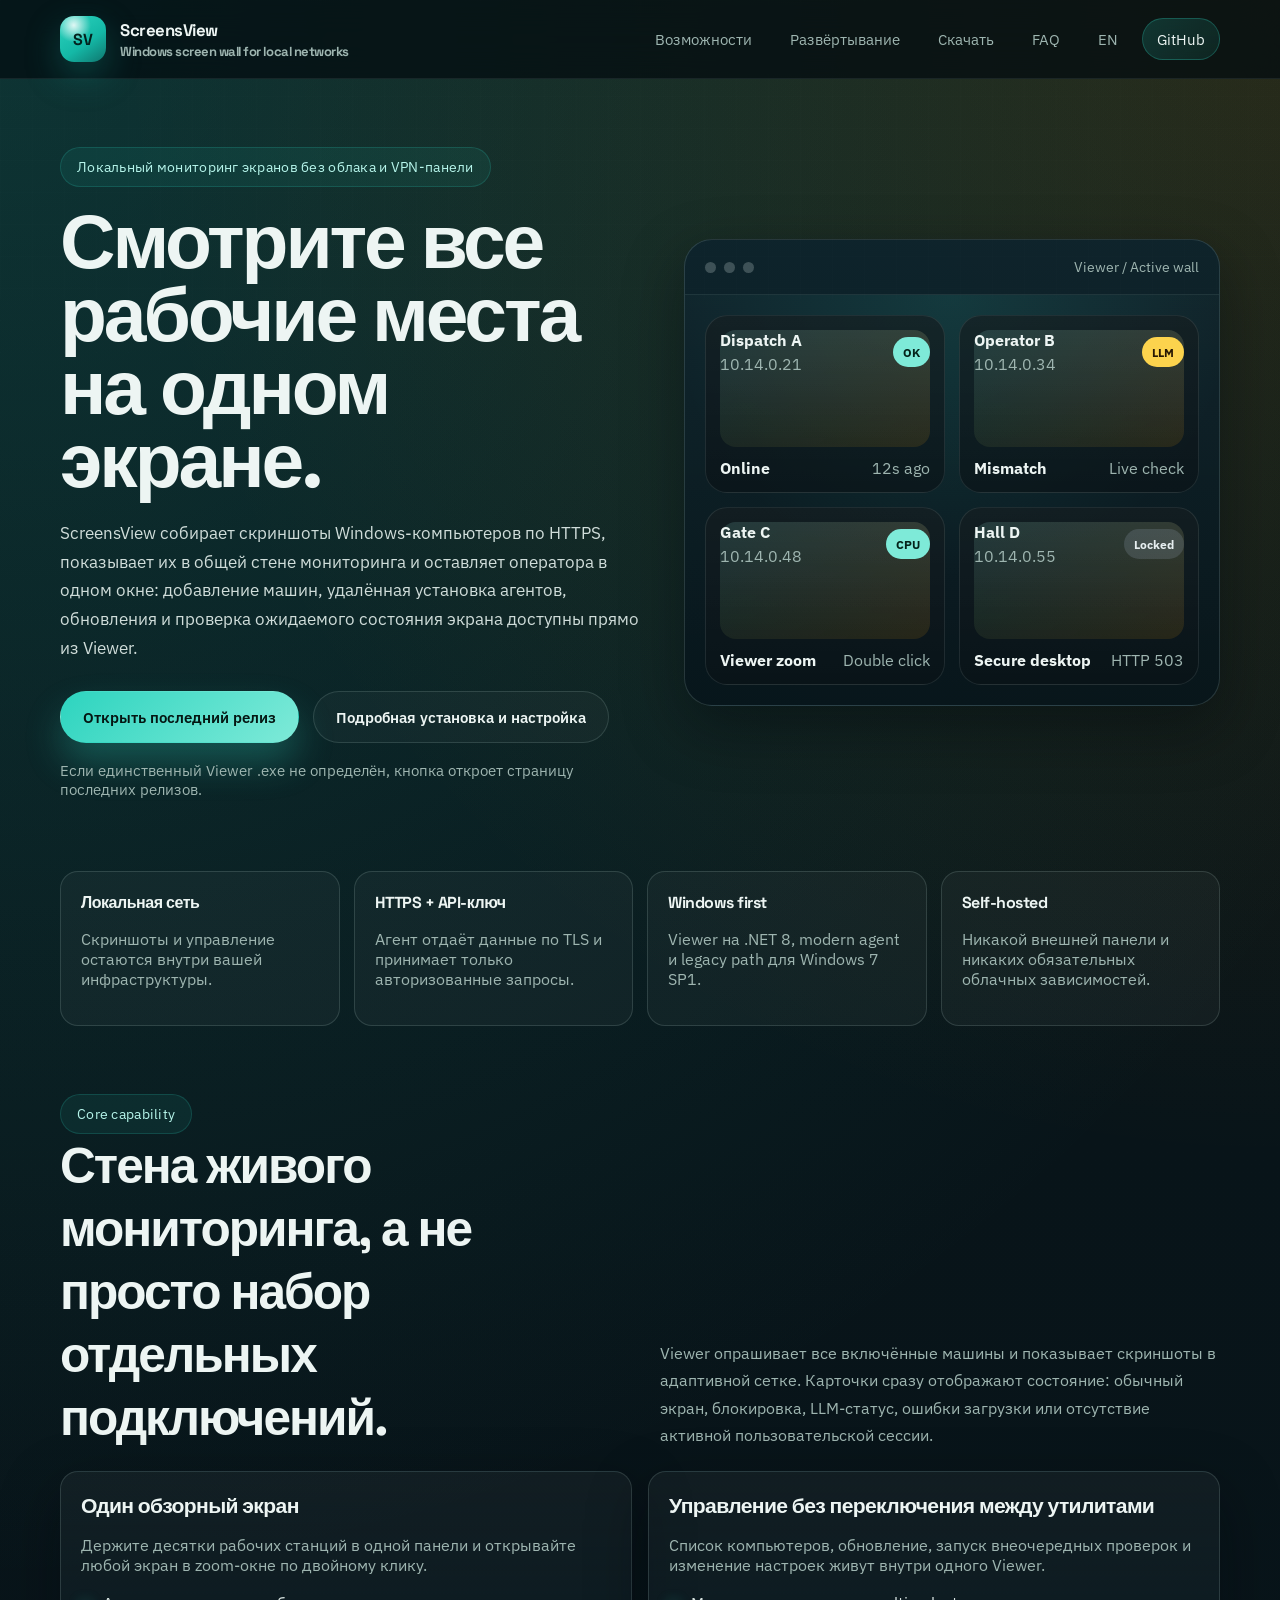
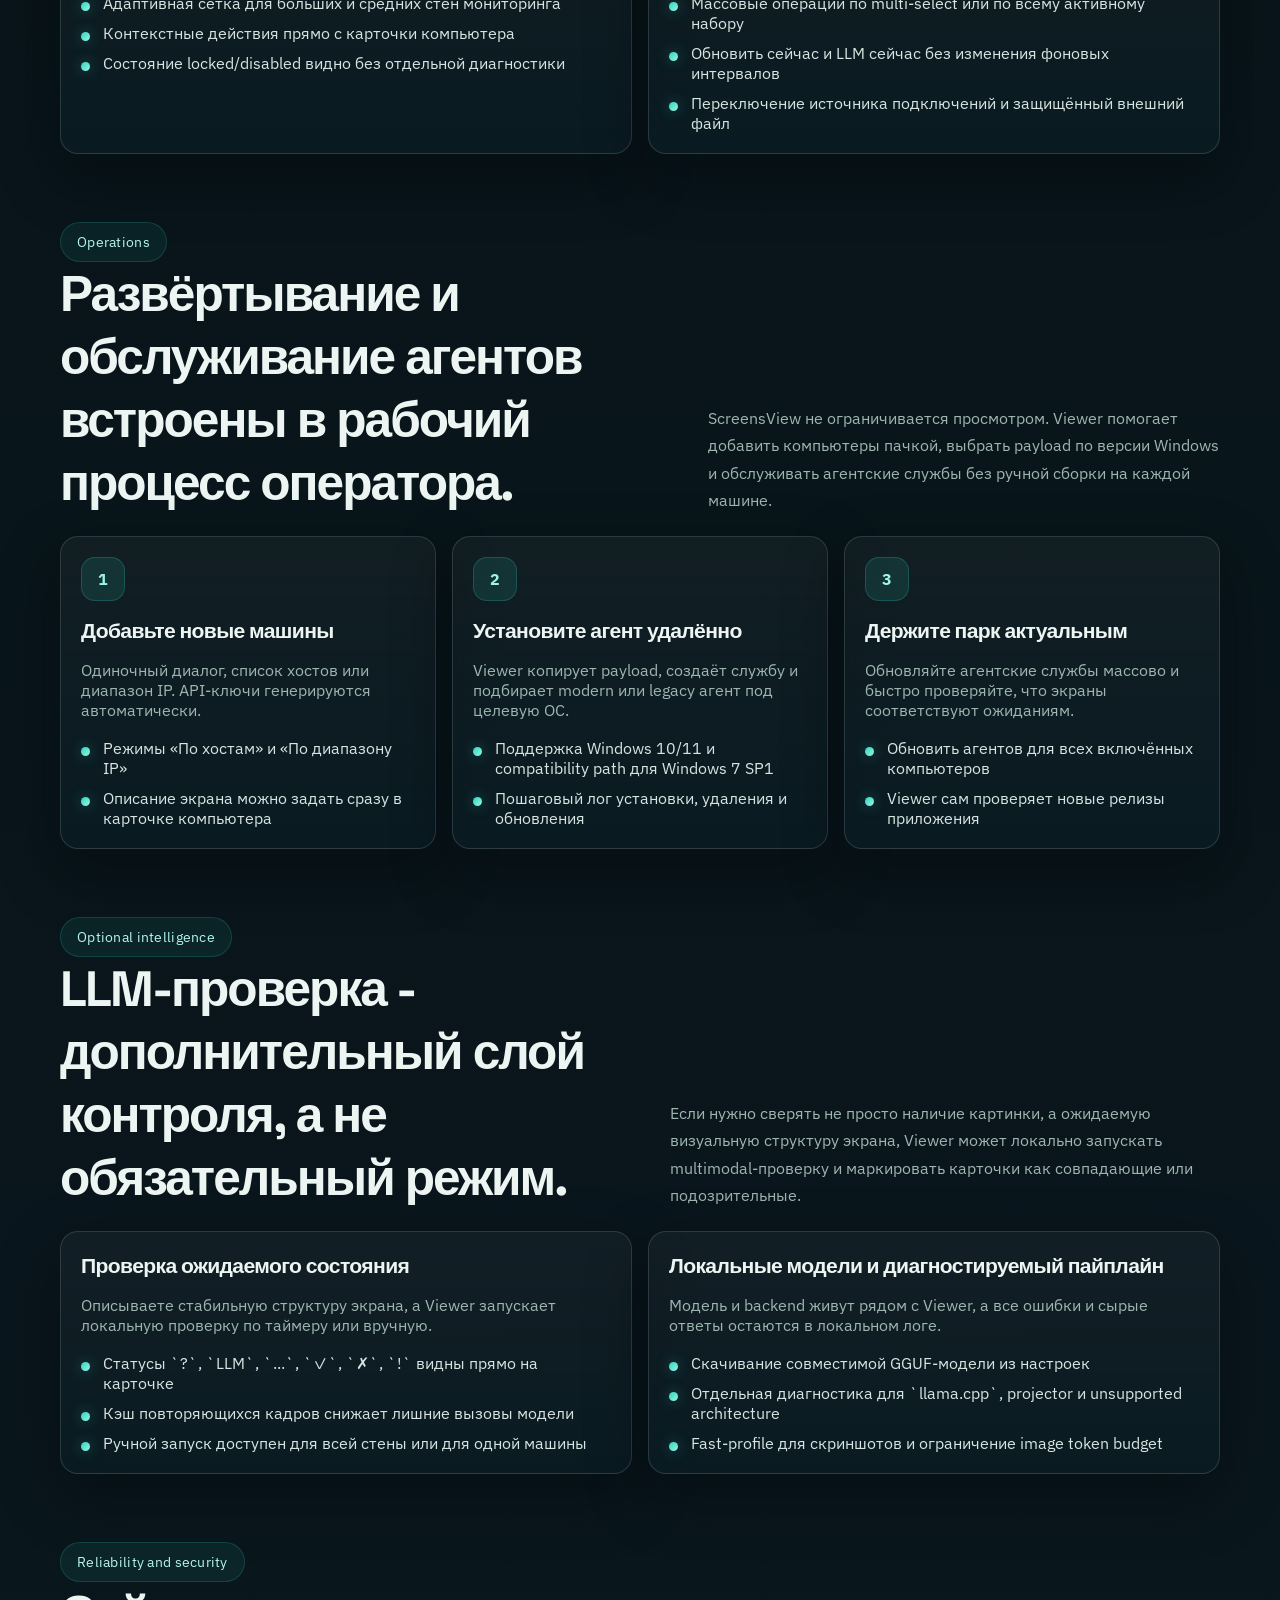
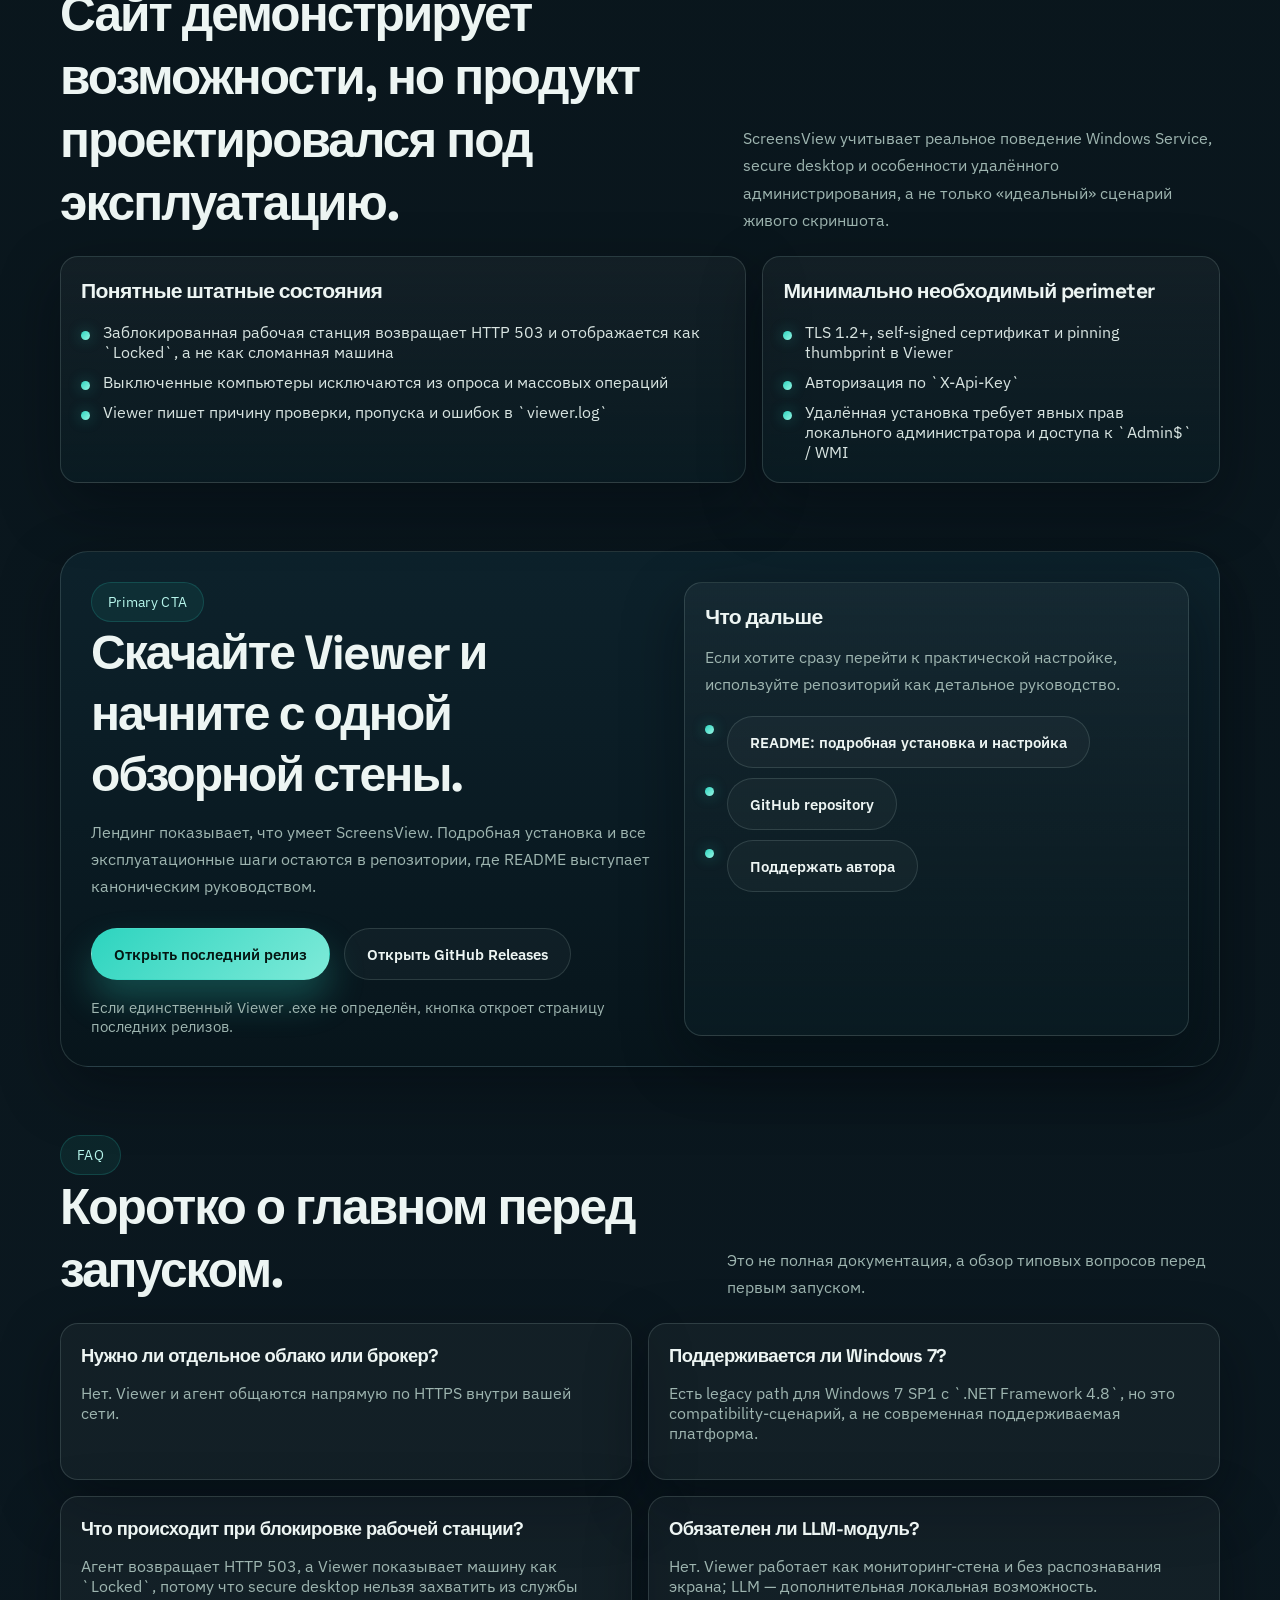
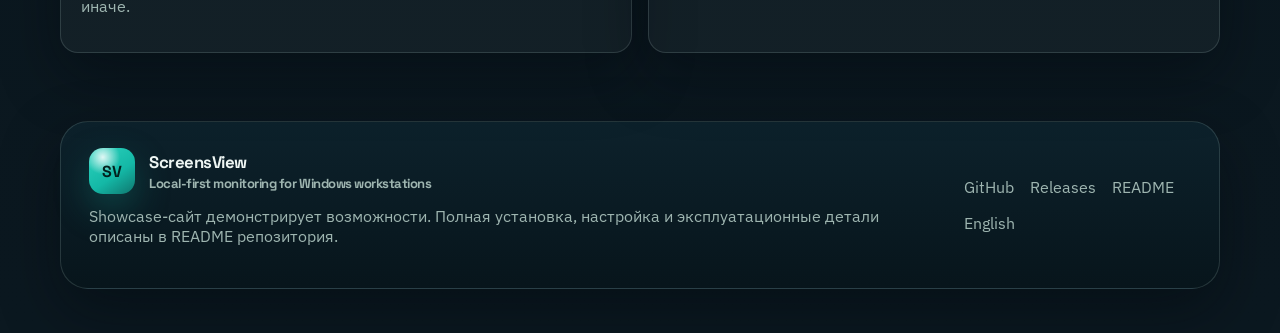
==== website/index.html @ a1db934d "feat: add bilingual GitHub Pages showcase - add Russian and English one-page showcase sites under we" ====
<!DOCTYPE html>
<html lang="ru"
      data-release-fallback="https://github.com/titanrain/ScreensView/releases"
      data-download-primary-label="Скачать Viewer"
      data-download-fallback-label="Открыть последний релиз"
      data-download-direct-status="Прямой исполняемый файл найден в текущем release ScreensView."
      data-download-fallback-status="Если единственный Viewer .exe не определён, кнопка откроет страницу последних релизов.">
<head>
  <meta charset="utf-8">
  <meta name="viewport" content="width=device-width, initial-scale=1">
  <title>ScreensView - мониторинг экранов Windows-компьютеров в локальной сети</title>
  <meta name="description" content="ScreensView показывает рабочие экраны Windows-компьютеров в одной сетке, помогает разворачивать агентов удалённо и проверять ожидаемое состояние экрана.">
  <link rel="preconnect" href="https://fonts.googleapis.com">
  <link rel="preconnect" href="https://fonts.gstatic.com" crossorigin>
  <link href="https://fonts.googleapis.com/css2?family=IBM+Plex+Sans:wght@400;500;600;700&family=Space+Grotesk:wght@500;700&display=swap" rel="stylesheet">
  <link rel="stylesheet" href="assets/site.css">
</head>
<body>
  <header class="topbar">
    <div class="topbar-inner">
      <a class="brand" href="#top" aria-label="ScreensView">
        <span class="brand-mark">SV</span>
        <span class="brand-copy">
          <strong>ScreensView</strong>
          <span>Windows screen wall for local networks</span>
        </span>
      </a>
      <button class="nav-toggle" type="button" data-menu-toggle aria-expanded="false" aria-controls="site-nav">
        <span class="sr-only">Открыть меню</span>
        <svg viewBox="0 0 24 24" fill="none" stroke="currentColor" stroke-width="1.7" stroke-linecap="round">
          <path d="M4 7h16"></path><path d="M4 12h16"></path><path d="M4 17h16"></path>
        </svg>
      </button>
      <nav class="site-nav" id="site-nav" data-site-nav data-open="false" aria-label="Основная навигация">
        <a href="#capabilities">Возможности</a>
        <a href="#operations">Развёртывание</a>
        <a href="#download">Скачать</a>
        <a href="#faq">FAQ</a>
        <a href="en/" lang="en" hreflang="en">EN</a>
        <a class="nav-cta" href="https://github.com/titanrain/ScreensView">GitHub</a>
      </nav>
    </div>
  </header>

  <main id="top">
    <section class="hero">
      <div>
        <span class="eyebrow">Локальный мониторинг экранов без облака и VPN-панели</span>
        <h1>Смотрите все рабочие места на одном экране.</h1>
        <p class="hero-lede">
          ScreensView собирает скриншоты Windows-компьютеров по HTTPS, показывает их в общей стене мониторинга
          и оставляет оператора в одном окне: добавление машин, удалённая установка агентов, обновления и проверка
          ожидаемого состояния экрана доступны прямо из Viewer.
        </p>
        <div class="hero-actions">
          <a class="button button-primary" data-download-link data-dynamic-label="true" href="https://github.com/titanrain/ScreensView/releases">Скачать Viewer</a>
          <a class="button button-secondary" href="https://github.com/titanrain/ScreensView/blob/master/README.md">Подробная установка и настройка</a>
        </div>
        <div class="status-line">
          <span data-download-status>Если прямой asset не определён, кнопка откроет страницу последних релизов.</span>
          <strong data-download-version hidden></strong>
        </div>
      </div>
      <article class="hero-card" aria-label="Превью стены мониторинга">
        <div class="hero-card-top">
          <div class="dots" aria-hidden="true"><span></span><span></span><span></span></div>
          <span class="mock-meta">Viewer / Active wall</span>
        </div>
        <div class="wall-grid">
          <article class="screen-card">
            <header><div class="screen-title"><strong>Dispatch A</strong><span>10.14.0.21</span></div><span class="screen-badge ok">OK</span></header>
            <footer><strong>Online</strong><span>12s ago</span></footer>
          </article>
          <article class="screen-card">
            <header><div class="screen-title"><strong>Operator B</strong><span>10.14.0.34</span></div><span class="screen-badge warn">LLM</span></header>
            <footer><strong>Mismatch</strong><span>Live check</span></footer>
          </article>
          <article class="screen-card">
            <header><div class="screen-title"><strong>Gate C</strong><span>10.14.0.48</span></div><span class="screen-badge ok">CPU</span></header>
            <footer><strong>Viewer zoom</strong><span>Double click</span></footer>
          </article>
          <article class="screen-card">
            <header><div class="screen-title"><strong>Hall D</strong><span>10.14.0.55</span></div><span class="screen-badge locked">Locked</span></header>
            <footer><strong>Secure desktop</strong><span>HTTP 503</span></footer>
          </article>
        </div>
      </article>
    </section>

    <section class="section">
      <div class="trust-strip">
        <article class="trust-item"><strong>Локальная сеть</strong><p>Скриншоты и управление остаются внутри вашей инфраструктуры.</p></article>
        <article class="trust-item"><strong>HTTPS + API-ключ</strong><p>Агент отдаёт данные по TLS и принимает только авторизованные запросы.</p></article>
        <article class="trust-item"><strong>Windows first</strong><p>Viewer на .NET 8, modern agent и legacy path для Windows 7 SP1.</p></article>
        <article class="trust-item"><strong>Self-hosted</strong><p>Никакой внешней панели и никаких обязательных облачных зависимостей.</p></article>
      </div>
    </section>

    <section class="section" id="capabilities">
      <div class="section-intro">
        <div><span class="eyebrow">Core capability</span><h2>Стена живого мониторинга, а не просто набор отдельных подключений.</h2></div>
        <p>Viewer опрашивает все включённые машины и показывает скриншоты в адаптивной сетке. Карточки сразу отображают состояние: обычный экран, блокировка, LLM-статус, ошибки загрузки или отсутствие активной пользовательской сессии.</p>
      </div>
      <div class="feature-grid">
        <article class="feature-card">
          <h3>Один обзорный экран</h3>
          <p>Держите десятки рабочих станций в одной панели и открывайте любой экран в zoom-окне по двойному клику.</p>
          <ul>
            <li>Адаптивная сетка для больших и средних стен мониторинга</li>
            <li>Контекстные действия прямо с карточки компьютера</li>
            <li>Состояние locked/disabled видно без отдельной диагностики</li>
          </ul>
        </article>
        <article class="feature-card">
          <h3>Управление без переключения между утилитами</h3>
          <p>Список компьютеров, обновление, запуск внеочередных проверок и изменение настроек живут внутри одного Viewer.</p>
          <ul>
            <li>Массовые операции по multi-select или по всему активному набору</li>
            <li>Обновить сейчас и LLM сейчас без изменения фоновых интервалов</li>
            <li>Переключение источника подключений и защищённый внешний файл</li>
          </ul>
        </article>
      </div>
    </section>

    <section class="section" id="operations">
      <div class="section-intro">
        <div><span class="eyebrow">Operations</span><h2>Развёртывание и обслуживание агентов встроены в рабочий процесс оператора.</h2></div>
        <p>ScreensView не ограничивается просмотром. Viewer помогает добавить компьютеры пачкой, выбрать payload по версии Windows и обслуживать агентские службы без ручной сборки на каждой машине.</p>
      </div>
      <div class="ops-grid">
        <article class="ops-card"><span class="ops-step">1</span><h3>Добавьте новые машины</h3><p>Одиночный диалог, список хостов или диапазон IP. API-ключи генерируются автоматически.</p><ul><li>Режимы «По хостам» и «По диапазону IP»</li><li>Описание экрана можно задать сразу в карточке компьютера</li></ul></article>
        <article class="ops-card"><span class="ops-step">2</span><h3>Установите агент удалённо</h3><p>Viewer копирует payload, создаёт службу и подбирает modern или legacy агент под целевую ОС.</p><ul><li>Поддержка Windows 10/11 и compatibility path для Windows 7 SP1</li><li>Пошаговый лог установки, удаления и обновления</li></ul></article>
        <article class="ops-card"><span class="ops-step">3</span><h3>Держите парк актуальным</h3><p>Обновляйте агентские службы массово и быстро проверяйте, что экраны соответствуют ожиданиям.</p><ul><li>Обновить агентов для всех включённых компьютеров</li><li>Viewer сам проверяет новые релизы приложения</li></ul></article>
      </div>
    </section>

    <section class="section">
      <div class="section-intro">
        <div><span class="eyebrow">Optional intelligence</span><h2>LLM-проверка - дополнительный слой контроля, а не обязательный режим.</h2></div>
        <p>Если нужно сверять не просто наличие картинки, а ожидаемую визуальную структуру экрана, Viewer может локально запускать multimodal-проверку и маркировать карточки как совпадающие или подозрительные.</p>
      </div>
      <div class="feature-grid">
        <article class="feature-card"><h3>Проверка ожидаемого состояния</h3><p>Описываете стабильную структуру экрана, а Viewer запускает локальную проверку по таймеру или вручную.</p><ul><li>Статусы `?`, `LLM`, `...`, `✓`, `✗`, `!` видны прямо на карточке</li><li>Кэш повторяющихся кадров снижает лишние вызовы модели</li><li>Ручной запуск доступен для всей стены или для одной машины</li></ul></article>
        <article class="feature-card"><h3>Локальные модели и диагностируемый пайплайн</h3><p>Модель и backend живут рядом с Viewer, а все ошибки и сырые ответы остаются в локальном логе.</p><ul><li>Скачивание совместимой GGUF-модели из настроек</li><li>Отдельная диагностика для `llama.cpp`, projector и unsupported architecture</li><li>Fast-profile для скриншотов и ограничение image token budget</li></ul></article>
      </div>
    </section>

    <section class="section">
      <div class="section-intro">
        <div><span class="eyebrow">Reliability and security</span><h2>Сайт демонстрирует возможности, но продукт проектировался под эксплуатацию.</h2></div>
        <p>ScreensView учитывает реальное поведение Windows Service, secure desktop и особенности удалённого администрирования, а не только «идеальный» сценарий живого скриншота.</p>
      </div>
      <div class="reliability-grid">
        <article class="reliability-card"><h3>Понятные штатные состояния</h3><ul><li>Заблокированная рабочая станция возвращает HTTP 503 и отображается как `Locked`, а не как сломанная машина</li><li>Выключенные компьютеры исключаются из опроса и массовых операций</li><li>Viewer пишет причину проверки, пропуска и ошибок в `viewer.log`</li></ul></article>
        <article class="reliability-card"><h3>Минимально необходимый perimeter</h3><ul><li>TLS 1.2+, self-signed сертификат и pinning thumbprint в Viewer</li><li>Авторизация по `X-Api-Key`</li><li>Удалённая установка требует явных прав локального администратора и доступа к `Admin$` / WMI</li></ul></article>
      </div>
    </section>

    <section class="section" id="download">
      <div class="cta-panel">
        <div>
          <span class="eyebrow">Primary CTA</span>
          <h2>Скачайте Viewer и начните с одной обзорной стены.</h2>
          <p>Лендинг показывает, что умеет ScreensView. Подробная установка и все эксплуатационные шаги остаются в репозитории, где README выступает каноническим руководством.</p>
          <div class="hero-actions">
            <a class="button button-primary" data-download-link data-dynamic-label="true" href="https://github.com/titanrain/ScreensView/releases">Скачать Viewer</a>
            <a class="button button-secondary" href="https://github.com/titanrain/ScreensView/releases">Открыть GitHub Releases</a>
          </div>
          <div class="status-line"><span data-download-status>Если единственный Viewer .exe не определён, кнопка откроет страницу последних релизов.</span><strong data-download-version hidden></strong></div>
        </div>
        <aside class="feature-card">
          <h3>Что дальше</h3>
          <p>Если хотите сразу перейти к практической настройке, используйте репозиторий как детальное руководство.</p>
          <ul>
            <li><a class="link-button button-secondary" href="https://github.com/titanrain/ScreensView/blob/master/README.md">README: подробная установка и настройка</a></li>
            <li><a class="link-button button-secondary" href="https://github.com/titanrain/ScreensView">GitHub repository</a></li>
            <li><a class="link-button button-secondary" href="https://donatr.ee/titanrain">Поддержать автора</a></li>
          </ul>
        </aside>
      </div>
    </section>

    <section class="section" id="faq">
      <div class="section-intro">
        <div><span class="eyebrow">FAQ</span><h2>Коротко о главном перед запуском.</h2></div>
        <p>Это не полная документация, а обзор типовых вопросов перед первым запуском.</p>
      </div>
      <div class="faq-grid">
        <article class="faq-item"><h3>Нужно ли отдельное облако или брокер?</h3><p>Нет. Viewer и агент общаются напрямую по HTTPS внутри вашей сети.</p></article>
        <article class="faq-item"><h3>Поддерживается ли Windows 7?</h3><p>Есть legacy path для Windows 7 SP1 с `.NET Framework 4.8`, но это compatibility-сценарий, а не современная поддерживаемая платформа.</p></article>
        <article class="faq-item"><h3>Что происходит при блокировке рабочей станции?</h3><p>Агент возвращает HTTP 503, а Viewer показывает машину как `Locked`, потому что secure desktop нельзя захватить из службы иначе.</p></article>
        <article class="faq-item"><h3>Обязателен ли LLM-модуль?</h3><p>Нет. Viewer работает как мониторинг-стена и без распознавания экрана; LLM — дополнительная локальная возможность.</p></article>
      </div>
    </section>
  </main>

  <footer class="footer">
    <div class="footer-panel">
      <div class="footer-inner">
        <div>
          <div class="brand"><span class="brand-mark">SV</span><span class="brand-copy"><strong>ScreensView</strong><span>Local-first monitoring for Windows workstations</span></span></div>
          <p class="footnote" style="margin-top: 12px;">Showcase-сайт демонстрирует возможности. Полная установка, настройка и эксплуатационные детали описаны в README репозитория.</p>
        </div>
        <nav class="footer-links" aria-label="Ссылки в подвале">
          <a href="https://github.com/titanrain/ScreensView">GitHub</a>
          <a href="https://github.com/titanrain/ScreensView/releases">Releases</a>
          <a href="https://github.com/titanrain/ScreensView/blob/master/README.md">README</a>
          <a href="en/" lang="en" hreflang="en">English</a>
        </nav>
      </div>
    </div>
  </footer>

  <script src="assets/site.js"></script>
</body>
</html>
---- website/assets/site.css ----
:root {
  --bg: #081419;
  --surface: rgba(11, 26, 33, 0.78);
  --surface-strong: rgba(13, 35, 45, 0.94);
  --border: rgba(178, 204, 201, 0.18);
  --text: #edf5f3;
  --muted: #9eb5b0;
  --brand: #2dd4bf;
  --brand-strong: #0f766e;
  --accent: #f59e0b;
  --shadow: 0 22px 60px rgba(1, 8, 12, 0.42);
  --radius-lg: 28px;
  --radius-md: 18px;
  --content-width: min(1160px, calc(100vw - 40px));
}

* {
  box-sizing: border-box;
}

html {
  scroll-behavior: smooth;
}

body {
  margin: 0;
  min-width: 320px;
  color: var(--text);
  font-family: "IBM Plex Sans", "Segoe UI", sans-serif;
  background:
    radial-gradient(circle at top left, rgba(45, 212, 191, 0.18), transparent 30%),
    radial-gradient(circle at top right, rgba(245, 158, 11, 0.14), transparent 22%),
    linear-gradient(180deg, #071216 0%, #081419 22%, #0b1820 100%);
}

body::before {
  content: "";
  position: fixed;
  inset: 0;
  pointer-events: none;
  background-image:
    linear-gradient(rgba(255, 255, 255, 0.025) 1px, transparent 1px),
    linear-gradient(90deg, rgba(255, 255, 255, 0.025) 1px, transparent 1px);
  background-size: 32px 32px;
  mask-image: linear-gradient(180deg, rgba(255, 255, 255, 0.4), transparent 88%);
}

a {
  color: inherit;
  text-decoration: none;
}

.topbar {
  position: sticky;
  top: 0;
  z-index: 20;
  backdrop-filter: blur(18px);
  background: rgba(4, 12, 16, 0.72);
  border-bottom: 1px solid rgba(163, 194, 190, 0.1);
}

.topbar-inner,
.hero,
.section,
.footer-panel {
  width: var(--content-width);
  margin: 0 auto;
}

.topbar-inner {
  display: flex;
  align-items: center;
  justify-content: space-between;
  min-height: 78px;
  gap: 24px;
}

.brand {
  display: inline-flex;
  align-items: center;
  gap: 14px;
  font-family: "Space Grotesk", "Segoe UI", sans-serif;
  font-weight: 700;
  letter-spacing: -0.03em;
}

.brand-mark {
  display: grid;
  place-items: center;
  width: 46px;
  height: 46px;
  border-radius: 14px;
  color: #03211d;
  background:
    radial-gradient(circle at 30% 20%, rgba(255, 255, 255, 0.86), transparent 35%),
    linear-gradient(145deg, #2dd4bf 0%, #14b8a6 58%, #0f766e 100%);
  box-shadow: 0 14px 34px rgba(15, 118, 110, 0.45);
}

.brand-copy {
  display: flex;
  flex-direction: column;
  gap: 2px;
}

.brand-copy strong {
  font-size: 1.05rem;
}

.brand-copy span {
  font-size: 0.82rem;
  color: var(--muted);
}

.nav-toggle {
  display: none;
  width: 44px;
  height: 44px;
  border: 1px solid var(--border);
  border-radius: 14px;
  background: rgba(255, 255, 255, 0.02);
  color: var(--text);
}

.site-nav {
  display: flex;
  align-items: center;
  gap: 10px;
}

.site-nav a {
  padding: 10px 14px;
  border-radius: 999px;
  color: var(--muted);
  font-size: 0.95rem;
}

.site-nav a:hover,
.site-nav a:focus-visible,
.footer-links a:hover,
.footer-links a:focus-visible {
  color: var(--text);
  background: rgba(255, 255, 255, 0.05);
}

.nav-cta {
  background: linear-gradient(135deg, rgba(45, 212, 191, 0.18), rgba(45, 212, 191, 0.09));
  border: 1px solid rgba(45, 212, 191, 0.28);
  color: var(--text) !important;
}

.hero {
  display: grid;
  grid-template-columns: 1.04fr 0.96fr;
  gap: 44px;
  padding: 68px 0 38px;
  align-items: center;
}

.eyebrow {
  display: inline-flex;
  align-items: center;
  gap: 10px;
  padding: 10px 16px;
  border-radius: 999px;
  background: rgba(45, 212, 191, 0.08);
  border: 1px solid rgba(45, 212, 191, 0.18);
  color: #b6f5eb;
  font-size: 0.88rem;
  letter-spacing: 0.02em;
}

.hero h1,
.section h2,
.faq-item h3,
.cta-panel h2 {
  margin: 0;
  font-family: "Space Grotesk", "Segoe UI", sans-serif;
  letter-spacing: -0.04em;
}

.hero h1 {
  margin-top: 18px;
  font-size: clamp(2.7rem, 6vw, 4.8rem);
  line-height: 0.95;
}

.hero-lede {
  margin: 22px 0 0;
  max-width: 620px;
  color: #d0ddda;
  font-size: 1.06rem;
  line-height: 1.7;
}

.hero-actions,
.status-line,
.trust-strip,
.feature-grid,
.ops-grid,
.reliability-grid,
.faq-grid,
.footer-inner {
  display: grid;
}

.hero-actions {
  grid-auto-flow: column;
  justify-content: start;
  gap: 14px;
  margin-top: 28px;
}

.button,
.link-button {
  display: inline-flex;
  align-items: center;
  justify-content: center;
  gap: 10px;
  min-height: 52px;
  padding: 0 22px;
  border-radius: 999px;
  border: 1px solid transparent;
  font-weight: 600;
  font-size: 0.96rem;
  transition: transform 160ms ease, border-color 160ms ease, background 160ms ease;
}

.button:hover,
.link-button:hover,
.button:focus-visible,
.link-button:focus-visible {
  transform: translateY(-1px);
}

.button-primary {
  color: #041612;
  background: linear-gradient(135deg, #2dd4bf, #7eead8);
  box-shadow: 0 20px 36px rgba(45, 212, 191, 0.28);
}

.button-secondary {
  border-color: rgba(168, 194, 190, 0.18);
  background: rgba(255, 255, 255, 0.03);
  color: var(--text);
}

.status-line {
  grid-auto-flow: column;
  justify-content: start;
  gap: 18px;
  align-items: center;
  margin-top: 18px;
  color: var(--muted);
  font-size: 0.93rem;
}

.status-line strong {
  color: var(--text);
}

.hero-card,
.feature-card,
.ops-card,
.reliability-card,
.cta-panel,
.faq-item,
.footer-panel {
  background: linear-gradient(180deg, rgba(13, 35, 45, 0.9), rgba(7, 21, 27, 0.9));
  border: 1px solid var(--border);
  border-radius: var(--radius-lg);
  box-shadow: var(--shadow);
}

.hero-card {
  overflow: hidden;
}

.hero-card-top {
  display: flex;
  align-items: center;
  justify-content: space-between;
  padding: 18px 20px;
  border-bottom: 1px solid rgba(160, 192, 189, 0.12);
}

.dots {
  display: flex;
  gap: 8px;
}

.dots span {
  width: 11px;
  height: 11px;
  border-radius: 999px;
  background: rgba(232, 243, 241, 0.22);
}

.mock-meta {
  color: var(--muted);
  font-size: 0.86rem;
}

.wall-grid {
  display: grid;
  grid-template-columns: repeat(2, 1fr);
  gap: 14px;
  padding: 20px;
  background:
    linear-gradient(180deg, rgba(255, 255, 255, 0.012), transparent),
    radial-gradient(circle at top, rgba(45, 212, 191, 0.12), transparent 58%);
}

.screen-card {
  position: relative;
  min-height: 162px;
  padding: 14px;
  border-radius: 22px;
  background:
    linear-gradient(180deg, rgba(255, 255, 255, 0.05), rgba(255, 255, 255, 0.018)),
    rgba(3, 13, 17, 0.68);
  border: 1px solid rgba(176, 205, 201, 0.12);
}

.screen-card::after {
  content: "";
  position: absolute;
  inset: 14px 14px auto;
  height: 66%;
  border-radius: 16px;
  background:
    linear-gradient(145deg, rgba(45, 212, 191, 0.08), rgba(245, 158, 11, 0.12)),
    linear-gradient(180deg, rgba(255, 255, 255, 0.08), transparent);
}

.screen-card header,
.screen-card footer {
  position: relative;
  z-index: 1;
  display: flex;
  align-items: center;
  justify-content: space-between;
}

.screen-card header {
  margin-bottom: 84px;
}

.screen-title {
  display: flex;
  flex-direction: column;
  gap: 4px;
}

.screen-title strong {
  font-size: 0.98rem;
}

.screen-title span,
.screen-card footer span,
.footnote,
.section-intro p,
.trust-item p,
.feature-card p,
.ops-card p,
.reliability-card p,
.cta-panel p,
.faq-item p {
  color: var(--muted);
}

.screen-badge {
  padding: 7px 10px;
  border-radius: 999px;
  font-size: 0.78rem;
  font-weight: 700;
}

.screen-badge.ok {
  color: #04231a;
  background: #7eead8;
}

.screen-badge.warn {
  color: #271803;
  background: #fcd34d;
}

.screen-badge.locked {
  color: #e6eef0;
  background: rgba(148, 163, 184, 0.22);
}

.section {
  padding: 34px 0;
}

.section-intro {
  display: flex;
  align-items: end;
  justify-content: space-between;
  gap: 24px;
  margin-bottom: 22px;
}

.section-intro h2 {
  font-size: clamp(2rem, 4vw, 3.1rem);
}

.section-intro p {
  max-width: 560px;
  margin: 0;
  line-height: 1.7;
}

.trust-strip {
  grid-template-columns: repeat(4, 1fr);
  gap: 14px;
}

.trust-item,
.feature-card,
.ops-card,
.reliability-card,
.faq-item {
  padding: 20px;
  border: 1px solid var(--border);
  border-radius: var(--radius-md);
  background: rgba(255, 255, 255, 0.035);
}

.trust-item strong,
.feature-card h3,
.ops-card h3,
.reliability-card h3,
.cta-side h3,
.faq-item h3 {
  font-family: "Space Grotesk", "Segoe UI", sans-serif;
  letter-spacing: -0.03em;
}

.trust-item strong {
  display: block;
  margin-bottom: 8px;
}

.feature-grid {
  grid-template-columns: repeat(2, 1fr);
  gap: 16px;
}

.feature-card,
.ops-card,
.reliability-card {
  background: linear-gradient(180deg, rgba(255, 255, 255, 0.04), rgba(10, 28, 35, 0.84));
}

.feature-card h3,
.ops-card h3,
.reliability-card h3 {
  margin: 0 0 10px;
  font-size: 1.32rem;
}

.feature-card ul,
.ops-card ul,
.reliability-card ul,
.cta-side ul {
  margin: 18px 0 0;
  padding: 0;
  list-style: none;
  display: grid;
  gap: 10px;
}

.feature-card li,
.ops-card li,
.reliability-card li,
.cta-side li {
  position: relative;
  padding-left: 22px;
  color: #d8e4e1;
}

.feature-card li::before,
.ops-card li::before,
.reliability-card li::before,
.cta-side li::before {
  content: "";
  position: absolute;
  left: 0;
  top: 0.56em;
  width: 9px;
  height: 9px;
  border-radius: 999px;
  background: linear-gradient(135deg, var(--brand), #99f6e4);
  box-shadow: 0 0 14px rgba(45, 212, 191, 0.4);
}

.ops-grid {
  grid-template-columns: repeat(3, 1fr);
  gap: 16px;
}

.ops-step {
  display: inline-flex;
  align-items: center;
  justify-content: center;
  width: 44px;
  height: 44px;
  margin-bottom: 16px;
  border-radius: 14px;
  background: rgba(45, 212, 191, 0.12);
  border: 1px solid rgba(45, 212, 191, 0.22);
  color: #9cf4e8;
  font-weight: 700;
}

.reliability-grid {
  grid-template-columns: 1.2fr 0.8fr;
  gap: 16px;
}

.cta-panel {
  display: grid;
  grid-template-columns: 1.06fr 0.94fr;
  gap: 24px;
  padding: 30px;
}

.cta-panel h2 {
  font-size: clamp(2rem, 4vw, 3rem);
}

.cta-panel p {
  margin-top: 14px;
  line-height: 1.7;
}

.cta-side {
  padding: 24px;
  border-radius: 22px;
  background: rgba(255, 255, 255, 0.035);
  border: 1px solid rgba(181, 203, 200, 0.12);
}

.cta-side h3 {
  margin: 0 0 10px;
}

.faq-grid {
  grid-template-columns: repeat(2, 1fr);
  gap: 16px;
}

.faq-item h3 {
  margin-bottom: 10px;
  font-size: 1.15rem;
}

.footer {
  padding: 34px 0 44px;
}

.footer-panel {
  padding: 26px 28px;
}

.footer-inner {
  display: flex;
  align-items: center;
  justify-content: space-between;
  gap: 18px;
}

.footer-links {
  display: flex;
  flex-wrap: wrap;
  gap: 16px;
  color: var(--muted);
}

.sr-only {
  position: absolute;
  width: 1px;
  height: 1px;
  padding: 0;
  margin: -1px;
  overflow: hidden;
  clip: rect(0, 0, 0, 0);
  white-space: nowrap;
  border: 0;
}

@media (max-width: 1080px) {
  .hero,
  .cta-panel,
  .reliability-grid {
    grid-template-columns: 1fr;
  }

  .trust-strip,
  .feature-grid,
  .ops-grid,
  .faq-grid {
    grid-template-columns: repeat(2, 1fr);
  }
}

@media (max-width: 760px) {
  .nav-toggle {
    display: inline-flex;
    align-items: center;
    justify-content: center;
  }

  .site-nav {
    position: absolute;
    top: calc(100% + 12px);
    right: 20px;
    left: 20px;
    display: grid;
    padding: 14px;
    border-radius: 22px;
    background: rgba(5, 15, 20, 0.96);
    border: 1px solid rgba(165, 195, 191, 0.16);
    box-shadow: var(--shadow);
    opacity: 0;
    transform: translateY(-8px);
    pointer-events: none;
    transition: opacity 160ms ease, transform 160ms ease;
  }

  .site-nav[data-open="true"] {
    opacity: 1;
    transform: translateY(0);
    pointer-events: auto;
  }

  .hero {
    padding-top: 48px;
  }

  .hero-actions,
  .status-line,
  .trust-strip,
  .feature-grid,
  .ops-grid,
  .reliability-grid,
  .faq-grid {
    grid-template-columns: 1fr;
    grid-auto-flow: row;
  }

  .wall-grid {
    grid-template-columns: 1fr;
  }

  .section-intro,
  .footer-inner {
    flex-direction: column;
    align-items: start;
  }
}
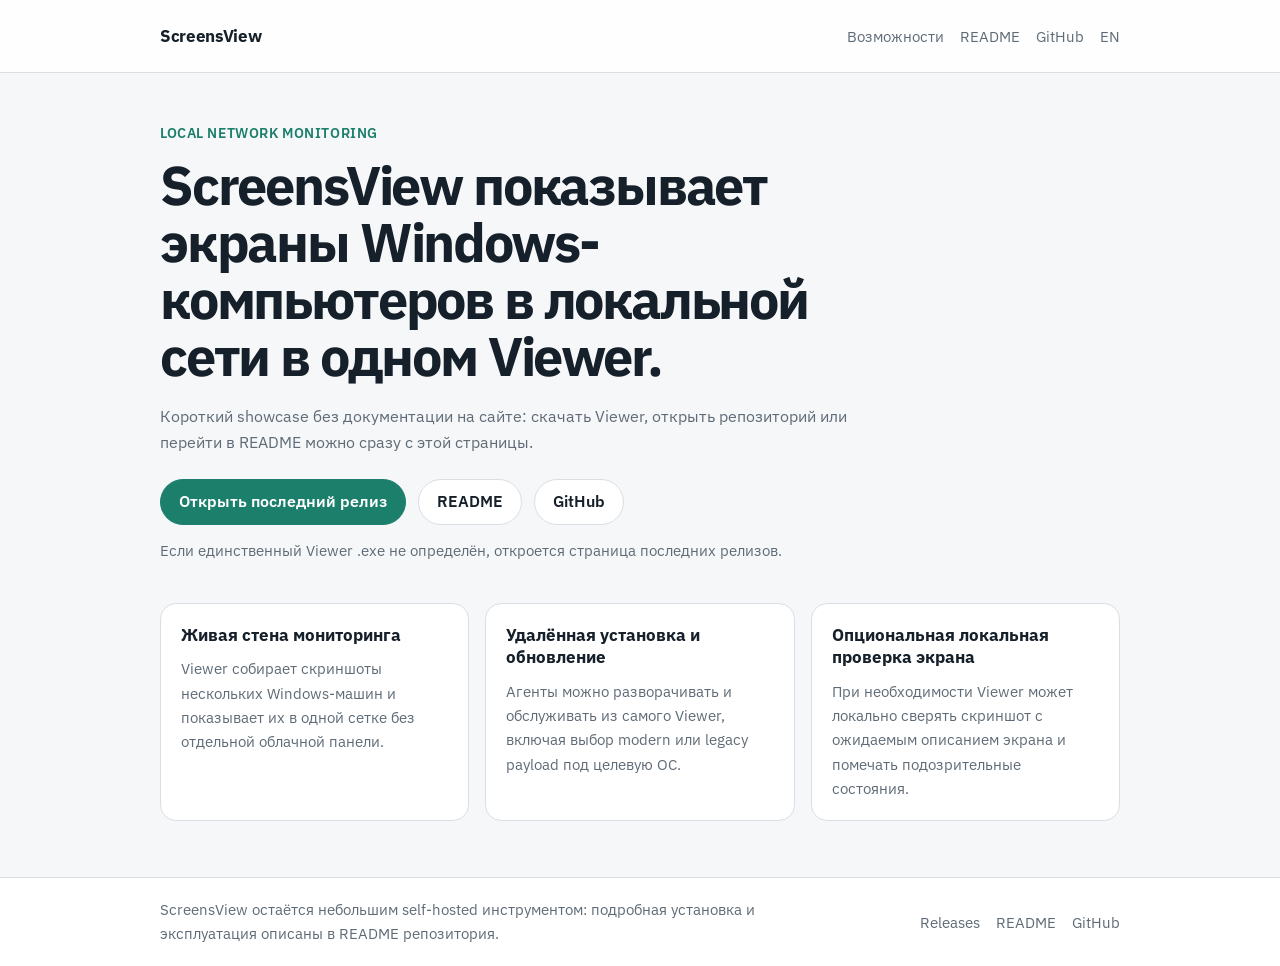
==== commit 8def65c6: "feat: simplify GitHub Pages showcase Reduce the RU and EN Pages site to a minimal product homepage w" ====
--- a/website/index.html
+++ b/website/index.html
@@ -4,210 +4,71 @@
       data-download-primary-label="Скачать Viewer"
       data-download-fallback-label="Открыть последний релиз"
       data-download-direct-status="Прямой исполняемый файл найден в текущем release ScreensView."
-      data-download-fallback-status="Если единственный Viewer .exe не определён, кнопка откроет страницу последних релизов.">
+      data-download-fallback-status="Если единственный Viewer .exe не определён, откроется страница последних релизов.">
 <head>
   <meta charset="utf-8">
   <meta name="viewport" content="width=device-width, initial-scale=1">
-  <title>ScreensView - мониторинг экранов Windows-компьютеров в локальной сети</title>
-  <meta name="description" content="ScreensView показывает рабочие экраны Windows-компьютеров в одной сетке, помогает разворачивать агентов удалённо и проверять ожидаемое состояние экрана.">
+  <title>ScreensView - экраны Windows-компьютеров в одном Viewer</title>
+  <meta name="description" content="ScreensView показывает экраны Windows-компьютеров в локальной сети в одном Viewer и помогает управлять агентами без лишней инфраструктуры.">
   <link rel="preconnect" href="https://fonts.googleapis.com">
   <link rel="preconnect" href="https://fonts.gstatic.com" crossorigin>
-  <link href="https://fonts.googleapis.com/css2?family=IBM+Plex+Sans:wght@400;500;600;700&family=Space+Grotesk:wght@500;700&display=swap" rel="stylesheet">
+  <link href="https://fonts.googleapis.com/css2?family=IBM+Plex+Sans:wght@400;500;600;700&display=swap" rel="stylesheet">
   <link rel="stylesheet" href="assets/site.css">
 </head>
 <body>
-  <header class="topbar">
-    <div class="topbar-inner">
-      <a class="brand" href="#top" aria-label="ScreensView">
-        <span class="brand-mark">SV</span>
-        <span class="brand-copy">
-          <strong>ScreensView</strong>
-          <span>Windows screen wall for local networks</span>
-        </span>
-      </a>
-      <button class="nav-toggle" type="button" data-menu-toggle aria-expanded="false" aria-controls="site-nav">
-        <span class="sr-only">Открыть меню</span>
-        <svg viewBox="0 0 24 24" fill="none" stroke="currentColor" stroke-width="1.7" stroke-linecap="round">
-          <path d="M4 7h16"></path><path d="M4 12h16"></path><path d="M4 17h16"></path>
-        </svg>
-      </button>
-      <nav class="site-nav" id="site-nav" data-site-nav data-open="false" aria-label="Основная навигация">
+  <header class="site-header">
+    <div class="container header-row">
+      <a class="brand" href="#top">ScreensView</a>
+      <nav class="site-nav" aria-label="Основная навигация">
         <a href="#capabilities">Возможности</a>
-        <a href="#operations">Развёртывание</a>
-        <a href="#download">Скачать</a>
-        <a href="#faq">FAQ</a>
+        <a href="https://github.com/titanrain/ScreensView/blob/master/README.md">README</a>
+        <a href="https://github.com/titanrain/ScreensView">GitHub</a>
         <a href="en/" lang="en" hreflang="en">EN</a>
-        <a class="nav-cta" href="https://github.com/titanrain/ScreensView">GitHub</a>
       </nav>
     </div>
   </header>
 
-  <main id="top">
-    <section class="hero">
-      <div>
-        <span class="eyebrow">Локальный мониторинг экранов без облака и VPN-панели</span>
-        <h1>Смотрите все рабочие места на одном экране.</h1>
-        <p class="hero-lede">
-          ScreensView собирает скриншоты Windows-компьютеров по HTTPS, показывает их в общей стене мониторинга
-          и оставляет оператора в одном окне: добавление машин, удалённая установка агентов, обновления и проверка
-          ожидаемого состояния экрана доступны прямо из Viewer.
-        </p>
-        <div class="hero-actions">
-          <a class="button button-primary" data-download-link data-dynamic-label="true" href="https://github.com/titanrain/ScreensView/releases">Скачать Viewer</a>
-          <a class="button button-secondary" href="https://github.com/titanrain/ScreensView/blob/master/README.md">Подробная установка и настройка</a>
-        </div>
-        <div class="status-line">
-          <span data-download-status>Если прямой asset не определён, кнопка откроет страницу последних релизов.</span>
-          <strong data-download-version hidden></strong>
-        </div>
+  <main id="top" class="container page">
+    <section class="hero" data-hero>
+      <p class="eyebrow">Local network monitoring</p>
+      <h1>ScreensView показывает экраны Windows-компьютеров в локальной сети в одном Viewer.</h1>
+      <p class="lead">
+        Короткий showcase без документации на сайте: скачать Viewer, открыть репозиторий или перейти в README можно сразу с этой страницы.
+      </p>
+      <div class="cta-row" data-cta-row>
+        <a class="button button-primary" data-download-link data-dynamic-label="true" href="https://github.com/titanrain/ScreensView/releases">Скачать Viewer</a>
+        <a class="button button-secondary" href="https://github.com/titanrain/ScreensView/blob/master/README.md">README</a>
+        <a class="button button-secondary" href="https://github.com/titanrain/ScreensView">GitHub</a>
       </div>
-      <article class="hero-card" aria-label="Превью стены мониторинга">
-        <div class="hero-card-top">
-          <div class="dots" aria-hidden="true"><span></span><span></span><span></span></div>
-          <span class="mock-meta">Viewer / Active wall</span>
-        </div>
-        <div class="wall-grid">
-          <article class="screen-card">
-            <header><div class="screen-title"><strong>Dispatch A</strong><span>10.14.0.21</span></div><span class="screen-badge ok">OK</span></header>
-            <footer><strong>Online</strong><span>12s ago</span></footer>
-          </article>
-          <article class="screen-card">
-            <header><div class="screen-title"><strong>Operator B</strong><span>10.14.0.34</span></div><span class="screen-badge warn">LLM</span></header>
-            <footer><strong>Mismatch</strong><span>Live check</span></footer>
-          </article>
-          <article class="screen-card">
-            <header><div class="screen-title"><strong>Gate C</strong><span>10.14.0.48</span></div><span class="screen-badge ok">CPU</span></header>
-            <footer><strong>Viewer zoom</strong><span>Double click</span></footer>
-          </article>
-          <article class="screen-card">
-            <header><div class="screen-title"><strong>Hall D</strong><span>10.14.0.55</span></div><span class="screen-badge locked">Locked</span></header>
-            <footer><strong>Secure desktop</strong><span>HTTP 503</span></footer>
-          </article>
-        </div>
-      </article>
+      <p class="download-status">
+        <span data-download-status>Если прямой Viewer .exe не найден, кнопка откроет страницу последних релизов.</span>
+        <strong data-download-version hidden></strong>
+      </p>
     </section>
 
-    <section class="section">
-      <div class="trust-strip">
-        <article class="trust-item"><strong>Локальная сеть</strong><p>Скриншоты и управление остаются внутри вашей инфраструктуры.</p></article>
-        <article class="trust-item"><strong>HTTPS + API-ключ</strong><p>Агент отдаёт данные по TLS и принимает только авторизованные запросы.</p></article>
-        <article class="trust-item"><strong>Windows first</strong><p>Viewer на .NET 8, modern agent и legacy path для Windows 7 SP1.</p></article>
-        <article class="trust-item"><strong>Self-hosted</strong><p>Никакой внешней панели и никаких обязательных облачных зависимостей.</p></article>
-      </div>
-    </section>
-
-    <section class="section" id="capabilities">
-      <div class="section-intro">
-        <div><span class="eyebrow">Core capability</span><h2>Стена живого мониторинга, а не просто набор отдельных подключений.</h2></div>
-        <p>Viewer опрашивает все включённые машины и показывает скриншоты в адаптивной сетке. Карточки сразу отображают состояние: обычный экран, блокировка, LLM-статус, ошибки загрузки или отсутствие активной пользовательской сессии.</p>
-      </div>
-      <div class="feature-grid">
-        <article class="feature-card">
-          <h3>Один обзорный экран</h3>
-          <p>Держите десятки рабочих станций в одной панели и открывайте любой экран в zoom-окне по двойному клику.</p>
-          <ul>
-            <li>Адаптивная сетка для больших и средних стен мониторинга</li>
-            <li>Контекстные действия прямо с карточки компьютера</li>
-            <li>Состояние locked/disabled видно без отдельной диагностики</li>
-          </ul>
-        </article>
-        <article class="feature-card">
-          <h3>Управление без переключения между утилитами</h3>
-          <p>Список компьютеров, обновление, запуск внеочередных проверок и изменение настроек живут внутри одного Viewer.</p>
-          <ul>
-            <li>Массовые операции по multi-select или по всему активному набору</li>
-            <li>Обновить сейчас и LLM сейчас без изменения фоновых интервалов</li>
-            <li>Переключение источника подключений и защищённый внешний файл</li>
-          </ul>
-        </article>
-      </div>
-    </section>
-
-    <section class="section" id="operations">
-      <div class="section-intro">
-        <div><span class="eyebrow">Operations</span><h2>Развёртывание и обслуживание агентов встроены в рабочий процесс оператора.</h2></div>
-        <p>ScreensView не ограничивается просмотром. Viewer помогает добавить компьютеры пачкой, выбрать payload по версии Windows и обслуживать агентские службы без ручной сборки на каждой машине.</p>
-      </div>
-      <div class="ops-grid">
-        <article class="ops-card"><span class="ops-step">1</span><h3>Добавьте новые машины</h3><p>Одиночный диалог, список хостов или диапазон IP. API-ключи генерируются автоматически.</p><ul><li>Режимы «По хостам» и «По диапазону IP»</li><li>Описание экрана можно задать сразу в карточке компьютера</li></ul></article>
-        <article class="ops-card"><span class="ops-step">2</span><h3>Установите агент удалённо</h3><p>Viewer копирует payload, создаёт службу и подбирает modern или legacy агент под целевую ОС.</p><ul><li>Поддержка Windows 10/11 и compatibility path для Windows 7 SP1</li><li>Пошаговый лог установки, удаления и обновления</li></ul></article>
-        <article class="ops-card"><span class="ops-step">3</span><h3>Держите парк актуальным</h3><p>Обновляйте агентские службы массово и быстро проверяйте, что экраны соответствуют ожиданиям.</p><ul><li>Обновить агентов для всех включённых компьютеров</li><li>Viewer сам проверяет новые релизы приложения</li></ul></article>
-      </div>
-    </section>
-
-    <section class="section">
-      <div class="section-intro">
-        <div><span class="eyebrow">Optional intelligence</span><h2>LLM-проверка - дополнительный слой контроля, а не обязательный режим.</h2></div>
-        <p>Если нужно сверять не просто наличие картинки, а ожидаемую визуальную структуру экрана, Viewer может локально запускать multimodal-проверку и маркировать карточки как совпадающие или подозрительные.</p>
-      </div>
-      <div class="feature-grid">
-        <article class="feature-card"><h3>Проверка ожидаемого состояния</h3><p>Описываете стабильную структуру экрана, а Viewer запускает локальную проверку по таймеру или вручную.</p><ul><li>Статусы `?`, `LLM`, `...`, `✓`, `✗`, `!` видны прямо на карточке</li><li>Кэш повторяющихся кадров снижает лишние вызовы модели</li><li>Ручной запуск доступен для всей стены или для одной машины</li></ul></article>
-        <article class="feature-card"><h3>Локальные модели и диагностируемый пайплайн</h3><p>Модель и backend живут рядом с Viewer, а все ошибки и сырые ответы остаются в локальном логе.</p><ul><li>Скачивание совместимой GGUF-модели из настроек</li><li>Отдельная диагностика для `llama.cpp`, projector и unsupported architecture</li><li>Fast-profile для скриншотов и ограничение image token budget</li></ul></article>
-      </div>
-    </section>
-
-    <section class="section">
-      <div class="section-intro">
-        <div><span class="eyebrow">Reliability and security</span><h2>Сайт демонстрирует возможности, но продукт проектировался под эксплуатацию.</h2></div>
-        <p>ScreensView учитывает реальное поведение Windows Service, secure desktop и особенности удалённого администрирования, а не только «идеальный» сценарий живого скриншота.</p>
-      </div>
-      <div class="reliability-grid">
-        <article class="reliability-card"><h3>Понятные штатные состояния</h3><ul><li>Заблокированная рабочая станция возвращает HTTP 503 и отображается как `Locked`, а не как сломанная машина</li><li>Выключенные компьютеры исключаются из опроса и массовых операций</li><li>Viewer пишет причину проверки, пропуска и ошибок в `viewer.log`</li></ul></article>
-        <article class="reliability-card"><h3>Минимально необходимый perimeter</h3><ul><li>TLS 1.2+, self-signed сертификат и pinning thumbprint в Viewer</li><li>Авторизация по `X-Api-Key`</li><li>Удалённая установка требует явных прав локального администратора и доступа к `Admin$` / WMI</li></ul></article>
-      </div>
-    </section>
-
-    <section class="section" id="download">
-      <div class="cta-panel">
-        <div>
-          <span class="eyebrow">Primary CTA</span>
-          <h2>Скачайте Viewer и начните с одной обзорной стены.</h2>
-          <p>Лендинг показывает, что умеет ScreensView. Подробная установка и все эксплуатационные шаги остаются в репозитории, где README выступает каноническим руководством.</p>
-          <div class="hero-actions">
-            <a class="button button-primary" data-download-link data-dynamic-label="true" href="https://github.com/titanrain/ScreensView/releases">Скачать Viewer</a>
-            <a class="button button-secondary" href="https://github.com/titanrain/ScreensView/releases">Открыть GitHub Releases</a>
-          </div>
-          <div class="status-line"><span data-download-status>Если единственный Viewer .exe не определён, кнопка откроет страницу последних релизов.</span><strong data-download-version hidden></strong></div>
-        </div>
-        <aside class="feature-card">
-          <h3>Что дальше</h3>
-          <p>Если хотите сразу перейти к практической настройке, используйте репозиторий как детальное руководство.</p>
-          <ul>
-            <li><a class="link-button button-secondary" href="https://github.com/titanrain/ScreensView/blob/master/README.md">README: подробная установка и настройка</a></li>
-            <li><a class="link-button button-secondary" href="https://github.com/titanrain/ScreensView">GitHub repository</a></li>
-            <li><a class="link-button button-secondary" href="https://donatr.ee/titanrain">Поддержать автора</a></li>
-          </ul>
-        </aside>
-      </div>
-    </section>
-
-    <section class="section" id="faq">
-      <div class="section-intro">
-        <div><span class="eyebrow">FAQ</span><h2>Коротко о главном перед запуском.</h2></div>
-        <p>Это не полная документация, а обзор типовых вопросов перед первым запуском.</p>
-      </div>
-      <div class="faq-grid">
-        <article class="faq-item"><h3>Нужно ли отдельное облако или брокер?</h3><p>Нет. Viewer и агент общаются напрямую по HTTPS внутри вашей сети.</p></article>
-        <article class="faq-item"><h3>Поддерживается ли Windows 7?</h3><p>Есть legacy path для Windows 7 SP1 с `.NET Framework 4.8`, но это compatibility-сценарий, а не современная поддерживаемая платформа.</p></article>
-        <article class="faq-item"><h3>Что происходит при блокировке рабочей станции?</h3><p>Агент возвращает HTTP 503, а Viewer показывает машину как `Locked`, потому что secure desktop нельзя захватить из службы иначе.</p></article>
-        <article class="faq-item"><h3>Обязателен ли LLM-модуль?</h3><p>Нет. Viewer работает как мониторинг-стена и без распознавания экрана; LLM — дополнительная локальная возможность.</p></article>
-      </div>
+    <section class="capabilities" id="capabilities" data-capabilities>
+      <article class="capability-card" data-capability-card>
+        <h2>Живая стена мониторинга</h2>
+        <p>Viewer собирает скриншоты нескольких Windows-машин и показывает их в одной сетке без отдельной облачной панели.</p>
+      </article>
+      <article class="capability-card" data-capability-card>
+        <h2>Удалённая установка и обновление</h2>
+        <p>Агенты можно разворачивать и обслуживать из самого Viewer, включая выбор modern или legacy payload под целевую ОС.</p>
+      </article>
+      <article class="capability-card" data-capability-card>
+        <h2>Опциональная локальная проверка экрана</h2>
+        <p>При необходимости Viewer может локально сверять скриншот с ожидаемым описанием экрана и помечать подозрительные состояния.</p>
+      </article>
     </section>
   </main>
 
-  <footer class="footer">
-    <div class="footer-panel">
-      <div class="footer-inner">
-        <div>
-          <div class="brand"><span class="brand-mark">SV</span><span class="brand-copy"><strong>ScreensView</strong><span>Local-first monitoring for Windows workstations</span></span></div>
-          <p class="footnote" style="margin-top: 12px;">Showcase-сайт демонстрирует возможности. Полная установка, настройка и эксплуатационные детали описаны в README репозитория.</p>
-        </div>
-        <nav class="footer-links" aria-label="Ссылки в подвале">
-          <a href="https://github.com/titanrain/ScreensView">GitHub</a>
-          <a href="https://github.com/titanrain/ScreensView/releases">Releases</a>
-          <a href="https://github.com/titanrain/ScreensView/blob/master/README.md">README</a>
-          <a href="en/" lang="en" hreflang="en">English</a>
-        </nav>
+  <footer class="site-footer">
+    <div class="container footer-row">
+      <p>ScreensView остаётся небольшим self-hosted инструментом: подробная установка и эксплуатация описаны в README репозитория.</p>
+      <div class="footer-links">
+        <a href="https://github.com/titanrain/ScreensView/releases">Releases</a>
+        <a href="https://github.com/titanrain/ScreensView/blob/master/README.md">README</a>
+        <a href="https://github.com/titanrain/ScreensView">GitHub</a>
       </div>
     </div>
   </footer>
--- a/website/assets/site.css
+++ b/website/assets/site.css
@@ -1,48 +1,25 @@
 :root {
-  --bg: #081419;
-  --surface: rgba(11, 26, 33, 0.78);
-  --surface-strong: rgba(13, 35, 45, 0.94);
-  --border: rgba(178, 204, 201, 0.18);
-  --text: #edf5f3;
-  --muted: #9eb5b0;
-  --brand: #2dd4bf;
-  --brand-strong: #0f766e;
-  --accent: #f59e0b;
-  --shadow: 0 22px 60px rgba(1, 8, 12, 0.42);
-  --radius-lg: 28px;
-  --radius-md: 18px;
-  --content-width: min(1160px, calc(100vw - 40px));
+  --bg: #f6f7f9;
+  --surface: #ffffff;
+  --border: #d9dee5;
+  --text: #16202a;
+  --muted: #5f6b76;
+  --accent: #1b7f6b;
+  --accent-soft: #e6f3ef;
+  --max-width: 960px;
 }
 
 * {
   box-sizing: border-box;
 }
 
-html {
-  scroll-behavior: smooth;
-}
-
 body {
   margin: 0;
   min-width: 320px;
   color: var(--text);
+  background: var(--bg);
   font-family: "IBM Plex Sans", "Segoe UI", sans-serif;
-  background:
-    radial-gradient(circle at top left, rgba(45, 212, 191, 0.18), transparent 30%),
-    radial-gradient(circle at top right, rgba(245, 158, 11, 0.14), transparent 22%),
-    linear-gradient(180deg, #071216 0%, #081419 22%, #0b1820 100%);
-}
-
-body::before {
-  content: "";
-  position: fixed;
-  inset: 0;
-  pointer-events: none;
-  background-image:
-    linear-gradient(rgba(255, 255, 255, 0.025) 1px, transparent 1px),
-    linear-gradient(90deg, rgba(255, 255, 255, 0.025) 1px, transparent 1px);
-  background-size: 32px 32px;
-  mask-image: linear-gradient(180deg, rgba(255, 255, 255, 0.4), transparent 88%);
+  line-height: 1.6;
 }
 
 a {
@@ -50,87 +27,43 @@
   text-decoration: none;
 }
 
-.topbar {
-  position: sticky;
-  top: 0;
-  z-index: 20;
-  backdrop-filter: blur(18px);
-  background: rgba(4, 12, 16, 0.72);
-  border-bottom: 1px solid rgba(163, 194, 190, 0.1);
-}
-
-.topbar-inner,
-.hero,
-.section,
-.footer-panel {
-  width: var(--content-width);
+.container {
+  width: min(var(--max-width), calc(100vw - 32px));
   margin: 0 auto;
 }
 
-.topbar-inner {
+.site-header {
+  border-bottom: 1px solid var(--border);
+  background: rgba(255, 255, 255, 0.94);
+}
+
+.header-row,
+.footer-row {
   display: flex;
   align-items: center;
   justify-content: space-between;
-  min-height: 78px;
-  gap: 24px;
+  gap: 20px;
+}
+
+.header-row {
+  min-height: 72px;
 }
 
 .brand {
-  display: inline-flex;
-  align-items: center;
-  gap: 14px;
-  font-family: "Space Grotesk", "Segoe UI", sans-serif;
+  font-size: 1.05rem;
   font-weight: 700;
-  letter-spacing: -0.03em;
-}
-
-.brand-mark {
-  display: grid;
-  place-items: center;
-  width: 46px;
-  height: 46px;
-  border-radius: 14px;
-  color: #03211d;
-  background:
-    radial-gradient(circle at 30% 20%, rgba(255, 255, 255, 0.86), transparent 35%),
-    linear-gradient(145deg, #2dd4bf 0%, #14b8a6 58%, #0f766e 100%);
-  box-shadow: 0 14px 34px rgba(15, 118, 110, 0.45);
-}
-
-.brand-copy {
+  letter-spacing: -0.02em;
+}
+
+.site-nav,
+.footer-links {
   display: flex;
-  flex-direction: column;
-  gap: 2px;
-}
-
-.brand-copy strong {
-  font-size: 1.05rem;
-}
-
-.brand-copy span {
-  font-size: 0.82rem;
-  color: var(--muted);
-}
-
-.nav-toggle {
-  display: none;
-  width: 44px;
-  height: 44px;
-  border: 1px solid var(--border);
-  border-radius: 14px;
-  background: rgba(255, 255, 255, 0.02);
-  color: var(--text);
-}
-
-.site-nav {
-  display: flex;
-  align-items: center;
-  gap: 10px;
-}
-
-.site-nav a {
-  padding: 10px 14px;
-  border-radius: 999px;
+  flex-wrap: wrap;
+  gap: 16px;
+}
+
+.site-nav a,
+.footer-links a {
   color: var(--muted);
   font-size: 0.95rem;
 }
@@ -140,525 +73,130 @@
 .footer-links a:hover,
 .footer-links a:focus-visible {
   color: var(--text);
-  background: rgba(255, 255, 255, 0.05);
-}
-
-.nav-cta {
-  background: linear-gradient(135deg, rgba(45, 212, 191, 0.18), rgba(45, 212, 191, 0.09));
-  border: 1px solid rgba(45, 212, 191, 0.28);
-  color: var(--text) !important;
+}
+
+.page {
+  padding: 48px 0 56px;
 }
 
 .hero {
-  display: grid;
-  grid-template-columns: 1.04fr 0.96fr;
-  gap: 44px;
-  padding: 68px 0 38px;
-  align-items: center;
+  max-width: 720px;
 }
 
 .eyebrow {
-  display: inline-flex;
-  align-items: center;
-  gap: 10px;
-  padding: 10px 16px;
-  border-radius: 999px;
-  background: rgba(45, 212, 191, 0.08);
-  border: 1px solid rgba(45, 212, 191, 0.18);
-  color: #b6f5eb;
-  font-size: 0.88rem;
-  letter-spacing: 0.02em;
-}
-
-.hero h1,
-.section h2,
-.faq-item h3,
-.cta-panel h2 {
-  margin: 0;
-  font-family: "Space Grotesk", "Segoe UI", sans-serif;
+  margin: 0 0 12px;
+  color: var(--accent);
+  font-size: 0.9rem;
+  font-weight: 600;
+  text-transform: uppercase;
+  letter-spacing: 0.04em;
+}
+
+.hero h1 {
+  margin: 0;
+  font-size: clamp(2rem, 5vw, 3.4rem);
+  line-height: 1.05;
   letter-spacing: -0.04em;
 }
 
-.hero h1 {
-  margin-top: 18px;
-  font-size: clamp(2.7rem, 6vw, 4.8rem);
-  line-height: 0.95;
-}
-
-.hero-lede {
-  margin: 22px 0 0;
-  max-width: 620px;
-  color: #d0ddda;
-  font-size: 1.06rem;
-  line-height: 1.7;
-}
-
-.hero-actions,
-.status-line,
-.trust-strip,
-.feature-grid,
-.ops-grid,
-.reliability-grid,
-.faq-grid,
-.footer-inner {
-  display: grid;
-}
-
-.hero-actions {
-  grid-auto-flow: column;
-  justify-content: start;
-  gap: 14px;
-  margin-top: 28px;
-}
-
-.button,
-.link-button {
+.lead {
+  margin: 18px 0 0;
+  color: var(--muted);
+  font-size: 1.02rem;
+}
+
+.cta-row {
+  display: flex;
+  flex-wrap: wrap;
+  gap: 12px;
+  margin-top: 24px;
+}
+
+.button {
   display: inline-flex;
   align-items: center;
   justify-content: center;
-  gap: 10px;
-  min-height: 52px;
-  padding: 0 22px;
+  min-height: 46px;
+  padding: 0 18px;
   border-radius: 999px;
-  border: 1px solid transparent;
+  border: 1px solid var(--border);
   font-weight: 600;
-  font-size: 0.96rem;
-  transition: transform 160ms ease, border-color 160ms ease, background 160ms ease;
-}
-
-.button:hover,
-.link-button:hover,
-.button:focus-visible,
-.link-button:focus-visible {
-  transform: translateY(-1px);
 }
 
 .button-primary {
-  color: #041612;
-  background: linear-gradient(135deg, #2dd4bf, #7eead8);
-  box-shadow: 0 20px 36px rgba(45, 212, 191, 0.28);
+  color: #ffffff;
+  border-color: var(--accent);
+  background: var(--accent);
 }
 
 .button-secondary {
-  border-color: rgba(168, 194, 190, 0.18);
-  background: rgba(255, 255, 255, 0.03);
+  background: var(--surface);
+}
+
+.download-status {
+  margin: 14px 0 0;
+  color: var(--muted);
+  font-size: 0.94rem;
+}
+
+.download-status strong {
   color: var(--text);
 }
 
-.status-line {
-  grid-auto-flow: column;
-  justify-content: start;
-  gap: 18px;
-  align-items: center;
-  margin-top: 18px;
-  color: var(--muted);
-  font-size: 0.93rem;
-}
-
-.status-line strong {
-  color: var(--text);
-}
-
-.hero-card,
-.feature-card,
-.ops-card,
-.reliability-card,
-.cta-panel,
-.faq-item,
-.footer-panel {
-  background: linear-gradient(180deg, rgba(13, 35, 45, 0.9), rgba(7, 21, 27, 0.9));
-  border: 1px solid var(--border);
-  border-radius: var(--radius-lg);
-  box-shadow: var(--shadow);
-}
-
-.hero-card {
-  overflow: hidden;
-}
-
-.hero-card-top {
-  display: flex;
-  align-items: center;
-  justify-content: space-between;
-  padding: 18px 20px;
-  border-bottom: 1px solid rgba(160, 192, 189, 0.12);
-}
-
-.dots {
-  display: flex;
-  gap: 8px;
-}
-
-.dots span {
-  width: 11px;
-  height: 11px;
-  border-radius: 999px;
-  background: rgba(232, 243, 241, 0.22);
-}
-
-.mock-meta {
-  color: var(--muted);
-  font-size: 0.86rem;
-}
-
-.wall-grid {
+.capabilities {
   display: grid;
-  grid-template-columns: repeat(2, 1fr);
-  gap: 14px;
-  padding: 20px;
-  background:
-    linear-gradient(180deg, rgba(255, 255, 255, 0.012), transparent),
-    radial-gradient(circle at top, rgba(45, 212, 191, 0.12), transparent 58%);
-}
-
-.screen-card {
-  position: relative;
-  min-height: 162px;
-  padding: 14px;
-  border-radius: 22px;
-  background:
-    linear-gradient(180deg, rgba(255, 255, 255, 0.05), rgba(255, 255, 255, 0.018)),
-    rgba(3, 13, 17, 0.68);
-  border: 1px solid rgba(176, 205, 201, 0.12);
-}
-
-.screen-card::after {
-  content: "";
-  position: absolute;
-  inset: 14px 14px auto;
-  height: 66%;
-  border-radius: 16px;
-  background:
-    linear-gradient(145deg, rgba(45, 212, 191, 0.08), rgba(245, 158, 11, 0.12)),
-    linear-gradient(180deg, rgba(255, 255, 255, 0.08), transparent);
-}
-
-.screen-card header,
-.screen-card footer {
-  position: relative;
-  z-index: 1;
-  display: flex;
-  align-items: center;
-  justify-content: space-between;
-}
-
-.screen-card header {
-  margin-bottom: 84px;
-}
-
-.screen-title {
-  display: flex;
-  flex-direction: column;
-  gap: 4px;
-}
-
-.screen-title strong {
-  font-size: 0.98rem;
-}
-
-.screen-title span,
-.screen-card footer span,
-.footnote,
-.section-intro p,
-.trust-item p,
-.feature-card p,
-.ops-card p,
-.reliability-card p,
-.cta-panel p,
-.faq-item p {
-  color: var(--muted);
-}
-
-.screen-badge {
-  padding: 7px 10px;
-  border-radius: 999px;
-  font-size: 0.78rem;
-  font-weight: 700;
-}
-
-.screen-badge.ok {
-  color: #04231a;
-  background: #7eead8;
-}
-
-.screen-badge.warn {
-  color: #271803;
-  background: #fcd34d;
-}
-
-.screen-badge.locked {
-  color: #e6eef0;
-  background: rgba(148, 163, 184, 0.22);
-}
-
-.section {
-  padding: 34px 0;
-}
-
-.section-intro {
-  display: flex;
-  align-items: end;
-  justify-content: space-between;
-  gap: 24px;
-  margin-bottom: 22px;
-}
-
-.section-intro h2 {
-  font-size: clamp(2rem, 4vw, 3.1rem);
-}
-
-.section-intro p {
-  max-width: 560px;
-  margin: 0;
-  line-height: 1.7;
-}
-
-.trust-strip {
-  grid-template-columns: repeat(4, 1fr);
-  gap: 14px;
-}
-
-.trust-item,
-.feature-card,
-.ops-card,
-.reliability-card,
-.faq-item {
+  grid-template-columns: repeat(3, minmax(0, 1fr));
+  gap: 16px;
+  margin-top: 40px;
+}
+
+.capability-card {
   padding: 20px;
   border: 1px solid var(--border);
-  border-radius: var(--radius-md);
-  background: rgba(255, 255, 255, 0.035);
-}
-
-.trust-item strong,
-.feature-card h3,
-.ops-card h3,
-.reliability-card h3,
-.cta-side h3,
-.faq-item h3 {
-  font-family: "Space Grotesk", "Segoe UI", sans-serif;
-  letter-spacing: -0.03em;
-}
-
-.trust-item strong {
-  display: block;
-  margin-bottom: 8px;
-}
-
-.feature-grid {
-  grid-template-columns: repeat(2, 1fr);
-  gap: 16px;
-}
-
-.feature-card,
-.ops-card,
-.reliability-card {
-  background: linear-gradient(180deg, rgba(255, 255, 255, 0.04), rgba(10, 28, 35, 0.84));
-}
-
-.feature-card h3,
-.ops-card h3,
-.reliability-card h3 {
+  border-radius: 16px;
+  background: var(--surface);
+}
+
+.capability-card h2 {
   margin: 0 0 10px;
-  font-size: 1.32rem;
-}
-
-.feature-card ul,
-.ops-card ul,
-.reliability-card ul,
-.cta-side ul {
-  margin: 18px 0 0;
-  padding: 0;
-  list-style: none;
-  display: grid;
-  gap: 10px;
-}
-
-.feature-card li,
-.ops-card li,
-.reliability-card li,
-.cta-side li {
-  position: relative;
-  padding-left: 22px;
-  color: #d8e4e1;
-}
-
-.feature-card li::before,
-.ops-card li::before,
-.reliability-card li::before,
-.cta-side li::before {
-  content: "";
-  position: absolute;
-  left: 0;
-  top: 0.56em;
-  width: 9px;
-  height: 9px;
-  border-radius: 999px;
-  background: linear-gradient(135deg, var(--brand), #99f6e4);
-  box-shadow: 0 0 14px rgba(45, 212, 191, 0.4);
-}
-
-.ops-grid {
-  grid-template-columns: repeat(3, 1fr);
-  gap: 16px;
-}
-
-.ops-step {
-  display: inline-flex;
-  align-items: center;
-  justify-content: center;
-  width: 44px;
-  height: 44px;
-  margin-bottom: 16px;
-  border-radius: 14px;
-  background: rgba(45, 212, 191, 0.12);
-  border: 1px solid rgba(45, 212, 191, 0.22);
-  color: #9cf4e8;
-  font-weight: 700;
-}
-
-.reliability-grid {
-  grid-template-columns: 1.2fr 0.8fr;
-  gap: 16px;
-}
-
-.cta-panel {
-  display: grid;
-  grid-template-columns: 1.06fr 0.94fr;
-  gap: 24px;
-  padding: 30px;
-}
-
-.cta-panel h2 {
-  font-size: clamp(2rem, 4vw, 3rem);
-}
-
-.cta-panel p {
-  margin-top: 14px;
-  line-height: 1.7;
-}
-
-.cta-side {
-  padding: 24px;
-  border-radius: 22px;
-  background: rgba(255, 255, 255, 0.035);
-  border: 1px solid rgba(181, 203, 200, 0.12);
-}
-
-.cta-side h3 {
-  margin: 0 0 10px;
-}
-
-.faq-grid {
-  grid-template-columns: repeat(2, 1fr);
-  gap: 16px;
-}
-
-.faq-item h3 {
-  margin-bottom: 10px;
-  font-size: 1.15rem;
-}
-
-.footer {
-  padding: 34px 0 44px;
-}
-
-.footer-panel {
-  padding: 26px 28px;
-}
-
-.footer-inner {
-  display: flex;
-  align-items: center;
-  justify-content: space-between;
-  gap: 18px;
-}
-
-.footer-links {
-  display: flex;
-  flex-wrap: wrap;
-  gap: 16px;
-  color: var(--muted);
-}
-
-.sr-only {
-  position: absolute;
-  width: 1px;
-  height: 1px;
-  padding: 0;
-  margin: -1px;
-  overflow: hidden;
-  clip: rect(0, 0, 0, 0);
-  white-space: nowrap;
-  border: 0;
-}
-
-@media (max-width: 1080px) {
-  .hero,
-  .cta-panel,
-  .reliability-grid {
+  font-size: 1.08rem;
+  line-height: 1.3;
+}
+
+.capability-card p {
+  margin: 0;
+  color: var(--muted);
+  font-size: 0.95rem;
+}
+
+.site-footer {
+  border-top: 1px solid var(--border);
+  background: var(--surface);
+}
+
+.footer-row {
+  padding: 20px 0;
+}
+
+.footer-row p {
+  margin: 0;
+  max-width: 620px;
+  color: var(--muted);
+  font-size: 0.94rem;
+}
+
+@media (max-width: 760px) {
+  .header-row,
+  .footer-row {
+    align-items: flex-start;
+    flex-direction: column;
+  }
+
+  .page {
+    padding: 36px 0 48px;
+  }
+
+  .capabilities {
     grid-template-columns: 1fr;
   }
-
-  .trust-strip,
-  .feature-grid,
-  .ops-grid,
-  .faq-grid {
-    grid-template-columns: repeat(2, 1fr);
-  }
-}
-
-@media (max-width: 760px) {
-  .nav-toggle {
-    display: inline-flex;
-    align-items: center;
-    justify-content: center;
-  }
-
-  .site-nav {
-    position: absolute;
-    top: calc(100% + 12px);
-    right: 20px;
-    left: 20px;
-    display: grid;
-    padding: 14px;
-    border-radius: 22px;
-    background: rgba(5, 15, 20, 0.96);
-    border: 1px solid rgba(165, 195, 191, 0.16);
-    box-shadow: var(--shadow);
-    opacity: 0;
-    transform: translateY(-8px);
-    pointer-events: none;
-    transition: opacity 160ms ease, transform 160ms ease;
-  }
-
-  .site-nav[data-open="true"] {
-    opacity: 1;
-    transform: translateY(0);
-    pointer-events: auto;
-  }
-
-  .hero {
-    padding-top: 48px;
-  }
-
-  .hero-actions,
-  .status-line,
-  .trust-strip,
-  .feature-grid,
-  .ops-grid,
-  .reliability-grid,
-  .faq-grid {
-    grid-template-columns: 1fr;
-    grid-auto-flow: row;
-  }
-
-  .wall-grid {
-    grid-template-columns: 1fr;
-  }
-
-  .section-intro,
-  .footer-inner {
-    flex-direction: column;
-    align-items: start;
-  }
-}
+}
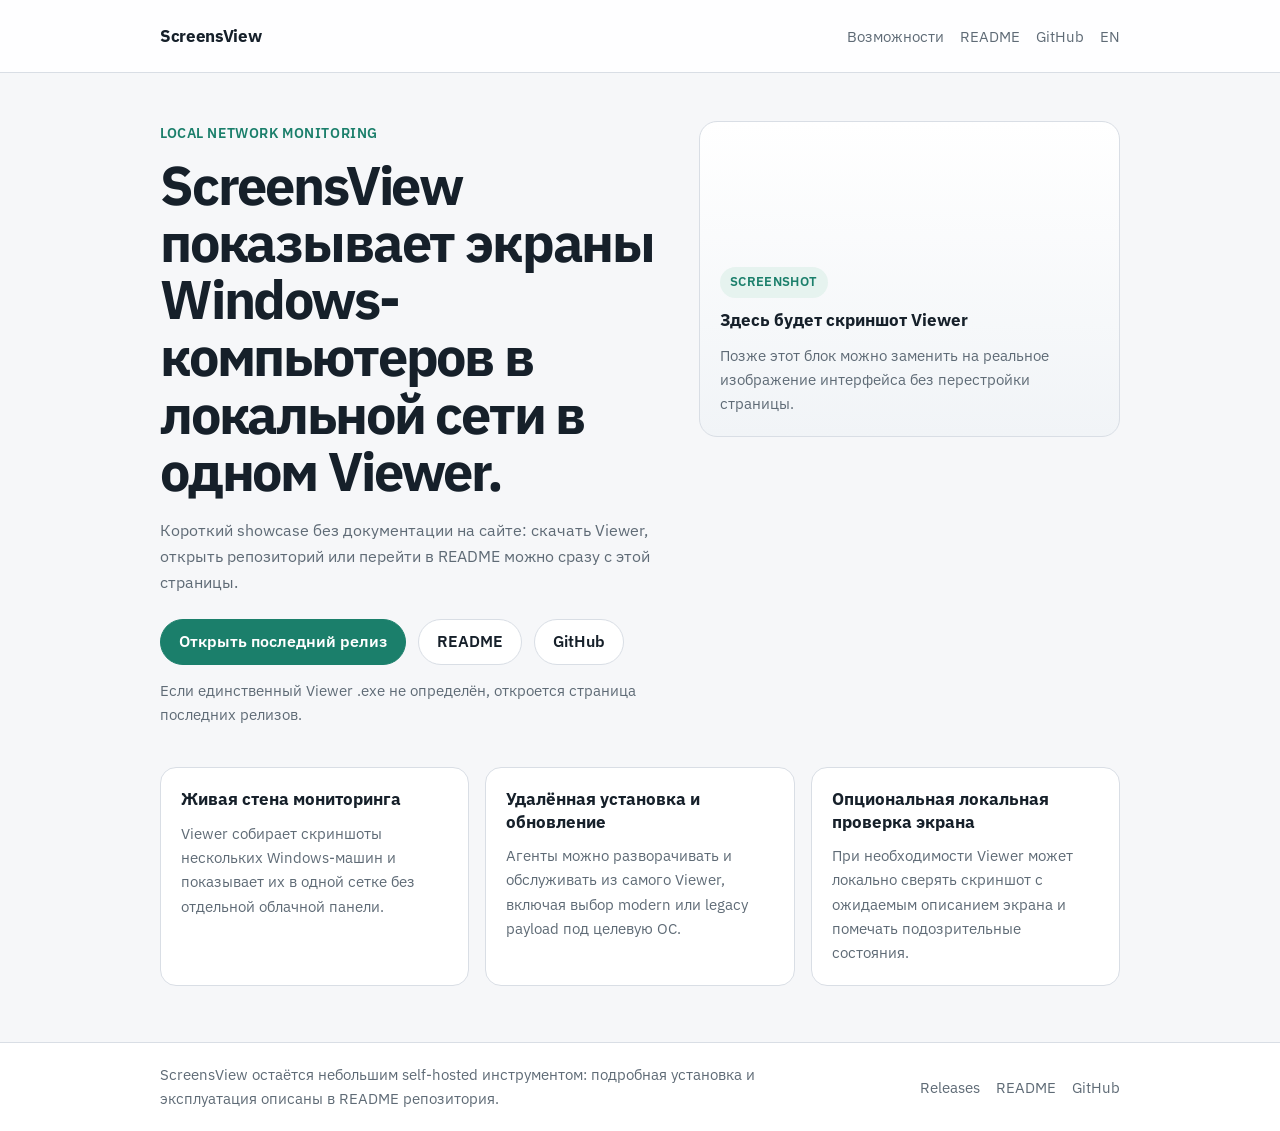
==== commit b98182b3: "feat: add hero screenshot placeholder Reserve space for a future product screenshot directly inside " ====
--- a/website/index.html
+++ b/website/index.html
@@ -30,20 +30,29 @@
 
   <main id="top" class="container page">
     <section class="hero" data-hero>
-      <p class="eyebrow">Local network monitoring</p>
-      <h1>ScreensView показывает экраны Windows-компьютеров в локальной сети в одном Viewer.</h1>
-      <p class="lead">
-        Короткий showcase без документации на сайте: скачать Viewer, открыть репозиторий или перейти в README можно сразу с этой страницы.
-      </p>
-      <div class="cta-row" data-cta-row>
-        <a class="button button-primary" data-download-link data-dynamic-label="true" href="https://github.com/titanrain/ScreensView/releases">Скачать Viewer</a>
-        <a class="button button-secondary" href="https://github.com/titanrain/ScreensView/blob/master/README.md">README</a>
-        <a class="button button-secondary" href="https://github.com/titanrain/ScreensView">GitHub</a>
+      <div class="hero-copy">
+        <p class="eyebrow">Local network monitoring</p>
+        <h1>ScreensView показывает экраны Windows-компьютеров в локальной сети в одном Viewer.</h1>
+        <p class="lead">
+          Короткий showcase без документации на сайте: скачать Viewer, открыть репозиторий или перейти в README можно сразу с этой страницы.
+        </p>
+        <div class="cta-row" data-cta-row>
+          <a class="button button-primary" data-download-link data-dynamic-label="true" href="https://github.com/titanrain/ScreensView/releases">Скачать Viewer</a>
+          <a class="button button-secondary" href="https://github.com/titanrain/ScreensView/blob/master/README.md">README</a>
+          <a class="button button-secondary" href="https://github.com/titanrain/ScreensView">GitHub</a>
+        </div>
+        <p class="download-status">
+          <span data-download-status>Если прямой Viewer .exe не найден, кнопка откроет страницу последних релизов.</span>
+          <strong data-download-version hidden></strong>
+        </p>
       </div>
-      <p class="download-status">
-        <span data-download-status>Если прямой Viewer .exe не найден, кнопка откроет страницу последних релизов.</span>
-        <strong data-download-version hidden></strong>
-      </p>
+      <figure class="screenshot-slot" data-screenshot-slot aria-label="Место под скриншот Viewer">
+        <div class="screenshot-frame">
+          <span class="screenshot-badge">Screenshot</span>
+          <strong>Здесь будет скриншот Viewer</strong>
+          <p>Позже этот блок можно заменить на реальное изображение интерфейса без перестройки страницы.</p>
+        </div>
+      </figure>
     </section>
 
     <section class="capabilities" id="capabilities" data-capabilities>
--- a/website/assets/site.css
+++ b/website/assets/site.css
@@ -80,6 +80,13 @@
 }
 
 .hero {
+  display: grid;
+  grid-template-columns: minmax(0, 1.1fr) minmax(280px, 0.9fr);
+  gap: 24px;
+  align-items: start;
+}
+
+.hero-copy {
   max-width: 720px;
 }
 
@@ -143,6 +150,46 @@
   color: var(--text);
 }
 
+.screenshot-slot {
+  margin: 0;
+}
+
+.screenshot-frame {
+  display: grid;
+  gap: 12px;
+  min-height: 100%;
+  padding: 20px;
+  border: 1px solid var(--border);
+  border-radius: 18px;
+  background: linear-gradient(180deg, #ffffff, #f1f4f7);
+  aspect-ratio: 4 / 3;
+  align-content: end;
+}
+
+.screenshot-badge {
+  display: inline-flex;
+  width: fit-content;
+  padding: 5px 10px;
+  border-radius: 999px;
+  color: var(--accent);
+  background: var(--accent-soft);
+  font-size: 0.8rem;
+  font-weight: 600;
+  letter-spacing: 0.03em;
+  text-transform: uppercase;
+}
+
+.screenshot-frame strong {
+  font-size: 1.05rem;
+  line-height: 1.3;
+}
+
+.screenshot-frame p {
+  margin: 0;
+  color: var(--muted);
+  font-size: 0.94rem;
+}
+
 .capabilities {
   display: grid;
   grid-template-columns: repeat(3, minmax(0, 1fr));
@@ -196,6 +243,10 @@
     padding: 36px 0 48px;
   }
 
+  .hero {
+    grid-template-columns: 1fr;
+  }
+
   .capabilities {
     grid-template-columns: 1fr;
   }
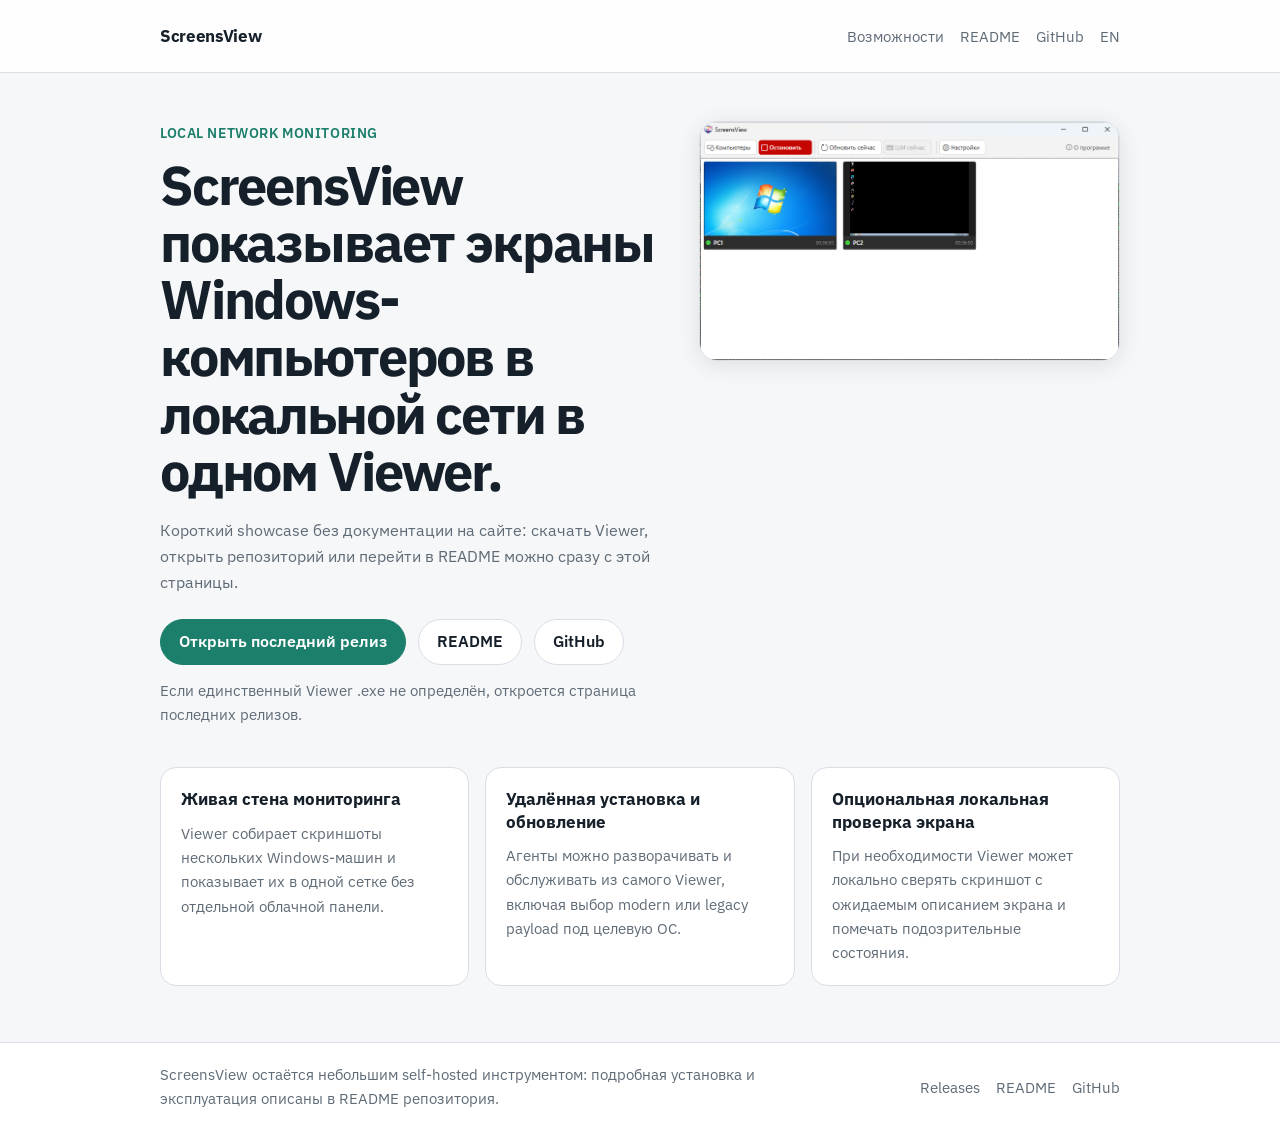
==== commit ac09f17a: "feat(website): add real Viewer screenshot to hero section" ====
--- a/website/index.html
+++ b/website/index.html
@@ -46,12 +46,8 @@
           <strong data-download-version hidden></strong>
         </p>
       </div>
-      <figure class="screenshot-slot" data-screenshot-slot aria-label="Место под скриншот Viewer">
-        <div class="screenshot-frame">
-          <span class="screenshot-badge">Screenshot</span>
-          <strong>Здесь будет скриншот Viewer</strong>
-          <p>Позже этот блок можно заменить на реальное изображение интерфейса без перестройки страницы.</p>
-        </div>
+      <figure class="screenshot-slot" data-screenshot-slot aria-label="Скриншот Viewer">
+        <img src="assets/screenshot.png" alt="Главное окно ScreensView Viewer — сетка скриншотов нескольких компьютеров" width="856" loading="lazy">
       </figure>
     </section>
 
--- a/website/assets/site.css
+++ b/website/assets/site.css
@@ -152,6 +152,15 @@
 
 .screenshot-slot {
   margin: 0;
+}
+
+.screenshot-slot img {
+  display: block;
+  width: 100%;
+  height: auto;
+  border-radius: 18px;
+  border: 1px solid var(--border);
+  box-shadow: 0 4px 24px rgba(0,0,0,.10);
 }
 
 .screenshot-frame {
